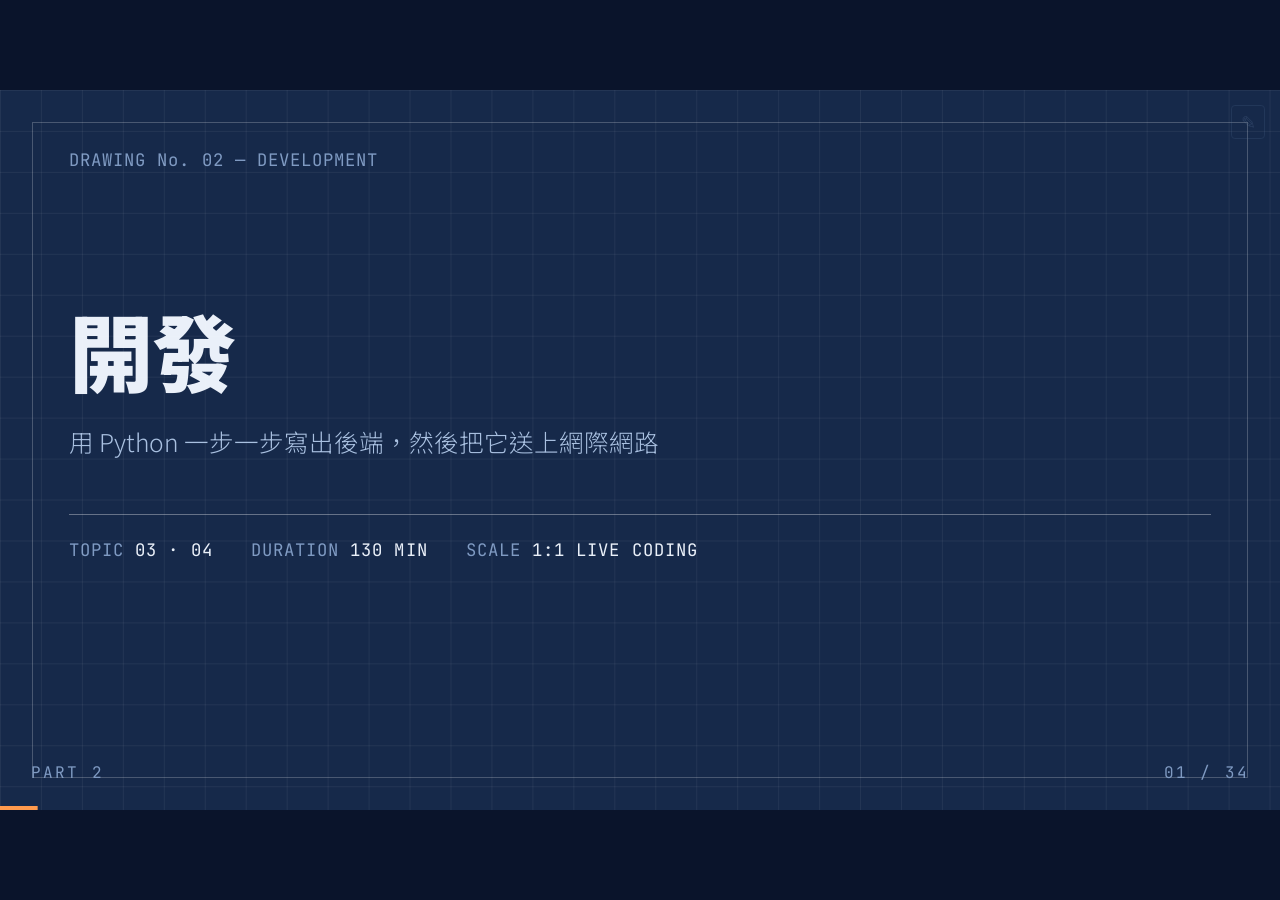
==== slides/02-開發.html @ 312f1342 "第一版：0919 中科大後端伺服器基礎教學教材 - slides/：三份 HTML 簡報（基礎／開發／AI），每頁含講者備註，內建編輯模式 - demo/：Step 1–8 階段性完成版程式碼，含 p" ====
<!doctype html>
<html lang="zh-Hant">
<head>
<meta charset="utf-8">
<meta name="viewport" content="width=device-width,initial-scale=1">
<title>02 開發｜後端伺服器基礎教學</title>
<link rel="preconnect" href="https://fonts.googleapis.com">
<link rel="preconnect" href="https://fonts.gstatic.com" crossorigin>
<link href="https://fonts.googleapis.com/css2?family=JetBrains+Mono:wght@400;700&family=Noto+Sans+TC:wght@300;400;500;700;900&display=swap" rel="stylesheet">
<style>
/* ══════════ SHARED ══════════ 三份簡報共用：引擎、版面、元件級距 */
*{box-sizing:border-box;margin:0;padding:0}
html,body{height:100%;overflow:hidden}
body{background:var(--void);display:grid;place-items:center;font-family:var(--sans);-webkit-font-smoothing:antialiased}
#stage{width:min(100vw,177.78vh);aspect-ratio:16/9;container-type:inline-size;position:relative;overflow:hidden;background:var(--bg);color:var(--fg)}
#fx{position:absolute;inset:0;z-index:5;pointer-events:none}

.slide{position:absolute;inset:0;opacity:0;visibility:hidden;pointer-events:none;transition:opacity .34s cubic-bezier(.22,1,.36,1),visibility .34s}
.slide.on{opacity:1;visibility:visible;pointer-events:auto}
.pad{position:absolute;inset:0;padding:4.5cqw 5.4cqw 6.4cqw;display:flex;flex-direction:column}
.pad>*{min-width:0;max-width:100%;flex:0 0 auto}
.slide.on [data-r]{animation:rise .52s cubic-bezier(.16,1,.3,1) both;animation-delay:calc(var(--i,0)*65ms)}
@keyframes rise{from{opacity:0;transform:translateY(1.4cqw)}to{opacity:1;transform:none}}
@media (prefers-reduced-motion:reduce){.slide,.slide.on [data-r]{transition:none;animation:none}}

/* 底部 UI */
#bar{position:absolute;left:0;bottom:0;height:.34cqw;width:100%;background:var(--acc);transform-origin:0 50%;transform:scaleX(0);transition:transform .34s cubic-bezier(.22,1,.36,1);z-index:6}
#cnt,#tag{position:absolute;bottom:2.1cqw;font-family:var(--mono);font-size:1.25cqw;color:var(--fg3);letter-spacing:.14em;z-index:6}
#cnt{right:2.4cqw}#tag{left:2.4cqw}
.zone{position:absolute;top:0;bottom:0;width:14%;z-index:4;cursor:pointer}
.zone.l{left:0}.zone.r{right:0}

/* 覆蓋層 */
.ov{position:absolute;inset:0;z-index:20;background:color-mix(in srgb,var(--void) 94%,transparent);padding:5cqw 6cqw;overflow:auto;display:none;font-family:var(--mono)}
.ov.on{display:block}
.ov h5{font-size:1.4cqw;letter-spacing:.3em;color:var(--acc);margin-bottom:2.4cqw;text-transform:uppercase}
#toc ol{list-style:none;columns:2;column-gap:5cqw}
#toc li{font-size:1.4cqw;line-height:2.25;color:var(--fg2);cursor:pointer;display:flex;gap:1.4cqw;break-inside:avoid}
#toc li:hover{color:var(--fg)}
#toc li b{color:var(--fg4);font-weight:400;min-width:3.4cqw}
#toc li.cur{color:var(--acc)}
#note{position:absolute;left:0;right:0;bottom:0;z-index:18;background:var(--panel);border-top:.14cqw solid var(--line);padding:2.2cqw 3cqw;font-size:1.45cqw;line-height:1.85;color:var(--fg2);display:none;max-height:38%;overflow:auto;font-family:var(--sans)}
#note.on{display:block}
#note::before{content:"講者備註";display:block;font-family:var(--mono);font-size:1.05cqw;letter-spacing:.28em;color:var(--fg4);margin-bottom:1cqw}
#help dl{display:grid;grid-template-columns:auto 1fr;gap:1.2cqw 2.4cqw;font-size:1.4cqw;color:var(--fg2)}
#help dt{color:var(--fg);text-align:right}

/* ══ 元件語彙 ══ */
.eyebrow{font-size:1.35cqw;color:var(--fg3);letter-spacing:.06em;flex:none}
.eyebrow b{color:var(--fg);font-weight:400}
.rule{height:.12cqw;background:var(--line);margin:1.5cqw 0;flex:none}

.h1{font-size:6.6cqw;font-weight:900;line-height:1.08;letter-spacing:-.01em;text-shadow:var(--h1-shadow,none)}
.h2{font-size:4.2cqw;font-weight:900;line-height:1.14;letter-spacing:-.01em}
.h3{font-size:3.05cqw;font-weight:700;line-height:1.24}
.lead{font-size:1.92cqw;color:var(--fg2);font-weight:300;line-height:1.7;max-width:46ch}
.small{font-size:1.45cqw;color:var(--fg3);line-height:1.7}
.hot{color:var(--acc)}
.dim{color:var(--fg3)}
.cur{display:inline-block;width:.6em;height:.9em;background:var(--fg);vertical-align:-.06em;margin-left:.16em;animation:blink 1.1s steps(1,end) infinite}
@keyframes blink{50%{opacity:0}}
@media (prefers-reduced-motion:reduce){.cur{animation:none}}

.bullets{list-style:none;margin-top:2.1cqw;display:flex;flex-direction:column;gap:1.3cqw}
.bullets li{font-size:1.9cqw;line-height:1.5;padding-left:3cqw;position:relative;color:var(--fg)}
.bullets li::before{content:"▸";position:absolute;left:0;color:var(--acc);font-family:var(--mono)}
.bullets li span{display:block;font-size:1.48cqw;color:var(--fg3);margin-top:.4cqw;line-height:1.6;font-weight:300}
.bullets.tight li{font-size:1.75cqw}

.grid{display:grid;gap:1.8cqw;margin-top:2.2cqw}
.grid>*{min-width:0}
.g2{grid-template-columns:repeat(2,1fr)}
.g3{grid-template-columns:repeat(3,1fr)}
.g4{grid-template-columns:repeat(4,1fr)}
.card{border:var(--card-bd);background:var(--card-bg);border-radius:var(--radius);box-shadow:var(--shadow);padding:1.8cqw 1.7cqw;position:relative}
.card b{display:block;font-family:var(--label-font);font-size:1.08cqw;letter-spacing:var(--label-ls);color:var(--acc);margin-bottom:.8cqw;text-transform:uppercase}
.card strong{display:block;font-size:2.1cqw;font-weight:700;margin-bottom:.7cqw}
.card span{font-size:1.44cqw;color:var(--fg2);line-height:1.62;font-weight:300}

.code{font-family:var(--mono);font-size:1.44cqw;line-height:1.8;background:var(--code-bg);border:var(--card-bd);border-radius:var(--radius);padding:1.7cqw 2cqw;white-space:pre;overflow:hidden;color:var(--fg2);margin-top:1.9cqw}
.code .c{color:var(--fg4)}
.code .k{color:var(--acc)}
.code .s{color:var(--ok)}
.code .f{color:var(--fg);font-weight:700}
.code .hl{background:var(--acc-bg);display:inline-block;min-width:100%}
.code.sm{font-size:1.28cqw;line-height:1.72}
.code.xs{font-size:1.2cqw;line-height:1.66}

.callout{border-left:.34cqw solid var(--acc);background:var(--acc-bg);padding:1.35cqw 1.9cqw;margin-top:1.9cqw;font-size:1.65cqw;line-height:1.6}
.callout b{color:var(--acc)}
.callout.ok{border-color:var(--ok);background:var(--ok-bg)}
.callout.ok b{color:var(--ok)}

.flow{display:flex;align-items:stretch;gap:0;margin-top:2.2cqw}
.flow .st{flex:1;min-width:0;border:var(--card-bd);background:var(--card-bg);border-radius:var(--radius);padding:1.5cqw 1.2cqw;text-align:center}
.flow .ar{display:flex;align-items:center;padding:0 .9cqw;color:var(--acc);font-family:var(--mono);font-size:1.8cqw}
.flow .st b{display:block;font-family:var(--label-font);font-size:1.05cqw;color:var(--fg4);letter-spacing:.16em;margin-bottom:.8cqw}
.flow .st strong{display:block;font-size:1.72cqw;font-weight:700}
.flow .st span{display:block;font-size:1.25cqw;color:var(--fg3);margin-top:.5cqw;line-height:1.5;font-weight:300}

.tbl{width:100%;border-collapse:collapse;margin-top:2cqw;font-size:1.52cqw}
.tbl th{font-family:var(--label-font);font-size:1.12cqw;letter-spacing:.16em;color:var(--acc);text-transform:uppercase;text-align:left;padding:.9cqw 1.2cqw;border-bottom:.14cqw solid var(--line)}
.tbl td{padding:1cqw 1.2cqw;border-bottom:.14cqw solid var(--line2);color:var(--fg2);vertical-align:top;line-height:1.6}
.tbl td:first-child{color:var(--fg);font-weight:700}
.tbl tr:last-child td{border-bottom:none}

.tree{font-family:var(--mono);font-size:1.6cqw;line-height:1.92;color:var(--fg2);white-space:pre;margin-top:2cqw;overflow:hidden}
.tree b{color:var(--fg);font-weight:700}
.tree i{color:var(--fg4);font-style:normal}

.kbd{font-family:var(--mono);font-size:.82em;border:.12cqw solid var(--fg3);border-bottom-width:.28cqw;padding:.15em .5em;border-radius:.25em;color:var(--fg)}
.big{font-family:var(--mono);font-size:11cqw;font-weight:700;line-height:.86;color:var(--acc);letter-spacing:-.03em}
.mt{margin-top:auto}
.ctr{justify-content:center}
.chapter .pad{justify-content:center}
.chapter .big{margin-bottom:1.8cqw}
.chapter .h2{font-size:5.2cqw}
.chapter .lead{margin-top:1.8cqw;font-size:2.05cqw}
.cover .pad{justify-content:flex-end;padding-bottom:9cqw}
.cover .eyebrow{margin-bottom:auto}

/* ══ 圖片區塊（編輯模式插入） ══ */
.img{margin-top:1.6cqw;width:60%;position:relative}
.img img{display:block;width:100%;height:auto;border:var(--card-bd);box-shadow:var(--shadow);background:var(--card-bg)}
.img.c{margin-left:auto;margin-right:auto}
.img.r{margin-left:auto}
.img.free{position:absolute;margin:0;z-index:2}

/* ══ 編輯模式 ══ */
#ebtn{position:absolute;right:1.2cqw;top:1.2cqw;z-index:7;width:2.6cqw;height:2.6cqw;border:.1cqw solid var(--fg4);background:transparent;color:var(--fg3);font-size:1.4cqw;line-height:1;cursor:pointer;opacity:.18;transition:opacity .2s;border-radius:.3cqw;font-family:var(--sans)}
#ebtn:hover,body.editing #ebtn{opacity:1}
:fullscreen #ebtn{opacity:0}
body.editing{padding-bottom:4.6rem}
body.editing #stage{width:min(100vw,calc((100vh - 4.6rem)*1.7778))}
body.editing .zone{display:none}
body.editing .pad{cursor:text}
body.editing .pad:focus{outline:none}
body.editing .pad img{-webkit-user-drag:none;user-select:none}
body.editing .sel{outline:.18cqw dashed var(--acc);outline-offset:.35cqw}
body.editing .img.free{cursor:move}
body.editing #note{cursor:text}
body.editing #note:empty::after{content:"（點這裡輸入這一頁的講者備註）";color:var(--fg4)}
#etb{position:fixed;left:0;right:0;bottom:0;z-index:50;display:flex;flex-wrap:wrap;align-items:center;gap:.45rem 1rem;padding:.55rem 1rem;background:#14140f;color:#e8e6dc;font:13px/1.4 system-ui,"Noto Sans TC",sans-serif;border-top:1px solid #333;box-shadow:0 -4px 20px rgba(0,0,0,.35)}
#etb[hidden]{display:none}
#etb .g{display:flex;align-items:center;gap:.35rem}
#etb .g+.g{padding-left:1rem;border-left:1px solid #333}
#etb button,#etb .btn{font:inherit;padding:.35rem .7rem;border:1px solid #444;background:#222;color:#e8e6dc;border-radius:4px;cursor:pointer;white-space:nowrap;display:inline-block}
#etb button:hover,#etb .btn:hover{background:#333;border-color:#666}
#etb .primary{background:#ff9a4d;color:#14140f;border-color:#ff9a4d;font-weight:700}
#etb .primary:hover{background:#ffb070}
#etb .danger:hover{background:#5a1f1f;border-color:#a33}
#etb #epos{min-width:4.5rem;text-align:center;font-variant-numeric:tabular-nums;color:#aaa}
#etb .hint{flex-basis:100%;color:#8a887c;font-size:12px}
#bstrip{position:absolute;z-index:9;display:flex;gap:.15cqw;padding:0 0 .35cqw 0;transform:translate(-100%,-100%)}
#bstrip[hidden]{display:none}
#bstrip button{font:1.1cqw/1 system-ui,sans-serif;width:2.3cqw;height:2.3cqw;border:none;background:#14140f;color:#fff;cursor:pointer;border-radius:.25cqw;padding:0}
#bstrip button:hover{background:var(--acc);color:#14140f}
#bstrip button[data-act=free]{width:auto;padding:0 .6cqw}
#bstrip button.on{background:var(--acc);color:#14140f}
#bstrip:not(.img) .img-only{display:none}
#bhandle{position:absolute;z-index:9;width:1.5cqw;height:1.5cqw;background:var(--acc);border:.12cqw solid #14140f;cursor:nwse-resize;transform:translate(-50%,-50%);border-radius:.15cqw}
#bhandle[hidden]{display:none}
#dbanner,#toast{position:absolute;left:50%;transform:translateX(-50%);z-index:30;display:flex;gap:.6rem;align-items:center;background:#14140f;color:#fff;padding:.5rem .9rem;border-radius:6px;font:13px system-ui,"Noto Sans TC",sans-serif;box-shadow:0 4px 18px rgba(0,0,0,.4);max-width:90%}
#dbanner{top:1.2cqw}
#toast{bottom:4cqw;pointer-events:none}
#dbanner[hidden],#toast[hidden]{display:none}
#dbanner button{font:inherit;padding:.25rem .6rem;border:1px solid #555;background:#222;color:#fff;border-radius:4px;cursor:pointer}
#dbanner button:hover{background:#444}

/* ══════════ SKIN ══════════ 01 工程藍圖 / Blueprint */
:root{
  --bg:#16294a; --void:#0a142b;
  --fg:#eaf0f9; --fg2:#a9c0e0; --fg3:#7f9ac2; --fg4:#5a769f;
  --acc:#ff9a4d; --ok:#5fd3a6;
  --line:rgba(255,255,255,.34); --line2:rgba(255,255,255,.13);
  --card-bd:.12cqw solid rgba(255,255,255,.40); --card-bg:rgba(255,255,255,.035);
  --code-bg:rgba(8,20,44,.70); --acc-bg:rgba(255,154,77,.10); --ok-bg:rgba(95,211,166,.10);
  --panel:#0f1d36; --radius:0; --shadow:none;
  --mono:"JetBrains Mono",ui-monospace,monospace;
  --sans:"Noto Sans TC","JetBrains Mono",sans-serif;
  --h1-shadow:none;
  --label-font:var(--mono); --label-ls:.2em;
}
/* 製圖紙網格 */
#fx::before{content:"";position:absolute;inset:0;
  background-image:linear-gradient(rgba(255,255,255,.055) .08cqw,transparent .08cqw),
                   linear-gradient(90deg,rgba(255,255,255,.055) .08cqw,transparent .08cqw);
  background-size:3.2cqw 3.2cqw}
/* 圖框 */
#fx::after{content:"";position:absolute;inset:2.5cqw;border:.1cqw solid rgba(255,255,255,.22)}
.eyebrow{font-family:var(--mono)}
/* 藍圖的卡片保留線稿感：標題列加一條細規線 */
.card::after{content:"";position:absolute;left:0;right:0;top:0;height:.12cqw;background:rgba(255,154,77,.55)}
.big{color:var(--acc)}
</style>
</head>
<body>
<div id="stage">
<div id="fx"></div>
<!-- ══════════ 開場 ══════════ -->
<section class="slide cover" data-tag="PART 2" data-note="休息回來的第一頁。直接宣告：接下來 90 分鐘全部是動手做，請把電腦打開。">
  <div class="pad">
    <div class="eyebrow" data-r>DRAWING No. 02 — DEVELOPMENT</div>
    <h1 class="h1" data-r>開發</h1>
    <p class="lead" data-r style="margin-top:2cqw">用 Python 一步一步寫出後端，然後把它送上網際網路</p>
    <div class="eyebrow mt" data-r style="display:flex;gap:3cqw;border-top:.14cqw solid var(--line);padding-top:1.8cqw;margin-top:4cqw">
      <span>TOPIC <b>03 · 04</b></span><span>DURATION <b>130 MIN</b></span><span>SCALE <b>1:1 LIVE CODING</b></span>
    </div>
  </div>
</section>

<section class="slide" data-tag="PART 2" data-note="先看成品再開始寫。可以的話真的 demo 一次跑起來的版本 —— 學生知道終點長什麼樣，中間卡住時比較不會放棄。">
  <div class="pad">
    <div class="eyebrow" data-r>SPEC — <b>我們要蓋的東西</b></div>
    <h3 class="h3" data-r style="margin-top:1.4cqw">MiniProfile：登入 → 個人資料</h3>
    <div class="flow" data-r>
      <div class="st"><b>PAGE 1</b><strong>登入頁</strong><span>index.html<br>輸入帳密，按下登入</span></div>
      <div class="ar">──▶</div>
      <div class="st"><b>API</b><strong>後端驗證</strong><span>POST /api/login<br>對了就發一張通行證</span></div>
      <div class="ar">──▶</div>
      <div class="st"><b>API</b><strong>取個人資料</strong><span>GET /api/me<br>憑通行證才給</span></div>
      <div class="ar">──▶</div>
      <div class="st"><b>PAGE 2</b><strong>個人資料頁</strong><span>profile.html<br>顯示姓名、系所</span></div>
    </div>
    <div class="callout" data-r><b>看起來很小，但五臟俱全。</b>真實系統的登入流程，骨架跟這個一模一樣。</div>
  </div>
</section>

<!-- ══════════ 主題 03 ══════════ -->
<section class="slide chapter" data-tag="TOPIC 03" data-note="今天最重要的 90 分鐘。提醒他們：跟不上就舉手，每個步驟我都會留完成版。">
  <div class="pad">
    <div class="big" data-r>03</div>
    <h2 class="h2" data-r>用 Python 手寫後端</h2>
    <p class="lead" data-r>不抄完整程式碼。我們一行一行寫，每寫一段就跑一次，看它為什麼會動。</p>
    <div class="eyebrow mt" data-r>PART 2 · 90 MIN · LIVE CODING</div>
  </div>
</section>

<section class="slide" data-tag="STEP 0" data-note="環境建置。venv 一定要講，否則之後套件裝到系統 Python 會出各種怪問題。Windows 的啟動指令不一樣，記得寫在白板上。">
  <div class="pad">
    <div class="eyebrow" data-r>STEP 0 — <b>工地準備</b></div>
    <h3 class="h3" data-r style="margin-top:1.4cqw">專案結構與虛擬環境</h3>
    <div class="grid g2" data-r>
      <div>
        <div class="code sm" style="margin-top:0"><span class="c"># 在上午建立的 miniprofile 資料夾裡</span>
<span class="f">python3</span> -m venv .venv

<span class="c"># macOS / Linux</span>
<span class="f">source</span> .venv/bin/activate

<span class="c"># Windows PowerShell</span>
.venv\Scripts\Activate.ps1

<span class="c"># 成功的話，提示符前面會出現 (.venv)</span></div>
      </div>
      <div>
        <div class="tree" style="margin-top:0">miniprofile/
├─ <b>.venv/</b>        <i>虛擬環境，不要上傳</i>
├─ <b>main.py</b>       <i>後端程式</i>
├─ <b>web/</b>
│  ├─ index.html   <i>登入頁</i>
│  └─ profile.html <i>個人資料頁</i>
└─ <b>.gitignore</b>    <i>叫 Git 忽略 .venv</i></div>
      </div>
    </div>
    <div class="callout" data-r><b>為什麼要虛擬環境？</b>每個專案的套件版本互不干擾。沒有它，你的下一個專案會弄壞這一個。</div>
  </div>
</section>

<section class="slide" data-tag="STEP 1" data-note="這一步的目的不是做出有用的東西，是讓他們理解「伺服器 = 一個一直在聽某個 port 的程式」。先不要用框架。">
  <div class="pad">
    <div class="eyebrow" data-r>STEP 1 — <b>伺服器到底是什麼</b></div>
    <h3 class="h3" data-r style="margin-top:1.4cqw">最原始的伺服器：它只是在「聽」</h3>
    <div class="code" data-r><span class="c"># main.py — 完全不用任何套件，Python 內建就有</span>
<span class="k">from</span> http.server <span class="k">import</span> HTTPServer, BaseHTTPRequestHandler

<span class="k">class</span> <span class="f">Handler</span>(BaseHTTPRequestHandler):
    <span class="k">def</span> <span class="f">do_GET</span>(self):          <span class="c"># 有人用 GET 來敲門時執行這裡</span>
        self.send_response(<span class="s">200</span>)
        self.send_header(<span class="s">"Content-Type"</span>, <span class="s">"text/plain; charset=utf-8"</span>)
        self.end_headers()
        self.wfile.write(<span class="s">"我是伺服器，我聽到你了"</span>.encode(<span class="s">"utf-8"</span>))

<span class="f">print</span>(<span class="s">"聽在 http://127.0.0.1:8000"</span>)
HTTPServer((<span class="s">"127.0.0.1"</span>, <span class="s">8000</span>), Handler).serve_forever()</div>
    <div class="callout" data-r><b>執行：</b><span class="hot">python3 main.py</span> —— 然後注意，它不會結束。這就是伺服器：一個永遠不結束、一直在等的程式。</div>
  </div>
</section>

<section class="slide" data-tag="STEP 1" data-note="讓他們用三種方式打同一個伺服器：瀏覽器、curl、另一個分頁。重點是理解 8000 這個數字的意義。">
  <div class="pad">
    <div class="eyebrow" data-r>CONCEPT — <b>Port 是什麼</b></div>
    <h3 class="h3" data-r style="margin-top:1.4cqw">一台機器，很多扇門</h3>
    <div class="grid g2" data-r>
      <div>
        <ul class="bullets tight" style="margin-top:0">
          <li>IP 位址 = 這棟大樓的地址<span>127.0.0.1 就是「我自己這台」</span></li>
          <li>Port = 大樓裡的門牌號碼<span>0–65535，一個程式佔一個</span></li>
          <li>同一個 port 只能有一個程式在聽<span>這就是 Address already in use 的原因</span></li>
        </ul>
      </div>
      <div>
        <table class="tbl" style="margin-top:0">
          <tr><th>Port</th><th>慣例用途</th></tr>
          <tr><td>80</td><td>HTTP（網站預設）</td></tr>
          <tr><td>443</td><td>HTTPS（加密網站）</td></tr>
          <tr><td>3306</td><td>MySQL 資料庫</td></tr>
          <tr><td>8000</td><td>開發用，我們今天用這個</td></tr>
        </table>
      </div>
    </div>
    <div class="callout" data-r><b>遇到 Address already in use？</b>代表上一個伺服器還活著。回去那個終端機按 <span class="hot">Ctrl + C</span> 把它關掉。</div>
  </div>
</section>

<section class="slide" data-tag="STEP 2" data-note="這頁示範手寫路由有多痛 —— 這是引出 FastAPI 的動機。不要跳過，直接給框架的話學生不會珍惜它。">
  <div class="pad">
    <div class="eyebrow" data-r>STEP 2 — <b>如果不用框架會怎樣</b></div>
    <h3 class="h3" data-r style="margin-top:1.4cqw">手寫路由的痛</h3>
    <div class="code sm" data-r><span class="k">def</span> <span class="f">do_GET</span>(self):
    <span class="k">if</span> self.path == <span class="s">"/api/hello"</span>:
        ...
    <span class="k">elif</span> self.path == <span class="s">"/api/me"</span>:
        ...
    <span class="k">elif</span> self.path.startswith(<span class="s">"/api/users/"</span>):
        user_id = self.path.split(<span class="s">"/"</span>)[<span class="s">3</span>]   <span class="c"># 自己切字串……</span>
    <span class="k">else</span>:
        self.send_response(<span class="s">404</span>)

<span class="k">def</span> <span class="f">do_POST</span>(self):
    length = <span class="f">int</span>(self.headers[<span class="s">"Content-Length"</span>])   <span class="c"># 自己讀長度</span>
    body = json.loads(self.rfile.read(length))       <span class="c"># 自己解析 JSON</span>
    <span class="c"># 欄位少了怎麼辦？型別錯了怎麼辦？也要自己檢查……</span></div>
    <div class="callout" data-r><b>這些事每個專案都要重做一次。</b>所以有人把它們包好了 —— 那就是「框架」。</div>
  </div>
</section>

<section class="slide" data-tag="STEP 3" data-note="安裝可能要等 30 秒，趁這時候講 FastAPI 和 uvicorn 的分工：FastAPI 是你寫的邏輯，uvicorn 是真正在聽 port 的那個程式。">
  <div class="pad">
    <div class="eyebrow" data-r>STEP 3 — <b>換上框架</b></div>
    <h3 class="h3" data-r style="margin-top:1.4cqw">FastAPI：同樣的事，五行寫完</h3>
    <div class="code" data-r><span class="c"># 先安裝（確認提示符前面有 (.venv)）</span>
<span class="c"># pip install fastapi uvicorn</span>

<span class="c"># main.py 全部換成這樣</span>
<span class="k">from</span> fastapi <span class="k">import</span> FastAPI
app = FastAPI()

<span class="k">@app.get</span>(<span class="s">"/api/hello"</span>)          <span class="c"># ← 路由：誰來敲 /api/hello</span>
<span class="k">def</span> <span class="f">hello</span>():
    <span class="k">return</span> {<span class="s">"message"</span>: <span class="s">"Hello from FastAPI"</span>}   <span class="c"># dict 自動變 JSON</span></div>
    <div class="callout" data-r><b>啟動方式變了：</b><span class="hot">uvicorn main:app --reload</span> —— main 是檔名、app 是變數名，--reload 讓你存檔就自動重啟。</div>
  </div>
</section>

<section class="slide" data-tag="STEP 3" data-note="/docs 是 FastAPI 最有說服力的功能，一定要現場打開。學生看到自動產生的測試介面通常會發出聲音。">
  <div class="pad">
    <div class="eyebrow" data-r>BONUS — <b>免費的 API 文件</b></div>
    <h3 class="h3" data-r style="margin-top:1.4cqw">打開 /docs 看看</h3>
    <div class="grid g3" data-r>
      <div class="card"><b>URL</b><strong>127.0.0.1:8000/docs</strong><span>你什麼都沒寫，它自己生出來的</span></div>
      <div class="card"><b>能做什麼</b><strong>直接測試 API</strong><span>不用寫前端，在網頁上按 Try it out 就能送請求</span></div>
      <div class="card"><b>為什麼重要</b><strong>這是給別人看的合約</strong><span>前端工程師靠它知道你的 API 怎麼用</span></div>
    </div>
    <div class="callout ok" data-r><b>接下來每寫一支 API，就回來 /docs 測一次。</b>這是今天最省時間的除錯習慣。</div>
  </div>
</section>

<section class="slide" data-tag="STEP 4" data-note="POST 與 Pydantic。重點是「宣告資料長什麼樣，框架幫你擋掉不合格的請求」。可以故意送錯欄位，讓他們看 422 錯誤。">
  <div class="pad">
    <div class="eyebrow" data-r>STEP 4 — <b>接收前端送來的資料</b></div>
    <h3 class="h3" data-r style="margin-top:1.4cqw">POST 與資料驗證</h3>
    <div class="code" data-r><span class="k">from</span> pydantic <span class="k">import</span> BaseModel

<span class="k">class</span> <span class="f">LoginIn</span>(BaseModel):     <span class="c"># 宣告：這支 API 的輸入長這樣</span>
    username: <span class="k">str</span>
    password: <span class="k">str</span>

<span class="k">@app.post</span>(<span class="s">"/api/login"</span>)
<span class="k">def</span> <span class="f">login</span>(data: LoginIn):   <span class="c"># ← 型別標註就是全部的設定</span>
    <span class="k">return</span> {<span class="s">"你送來的帳號是"</span>: data.username}</div>
    <div class="callout" data-r><b>去 /docs 故意少送一個欄位。</b>你會拿到 <span class="hot">422</span> 和一段清楚的錯誤說明 —— 那是 Pydantic 幫你擋下來的，你一行檢查都沒寫。</div>
  </div>
</section>

<section class="slide" data-tag="STEP 5" data-note="先設計再寫程式。這頁是「規格」，下一頁才是實作。養成這個習慣，之後叫 AI 寫的時候才有東西可以講。">
  <div class="pad">
    <div class="eyebrow" data-r>STEP 5 — <b>先設計，再動手</b></div>
    <h3 class="h3" data-r style="margin-top:1.4cqw">登入 API 的規格</h3>
    <table class="tbl" data-r>
      <tr><th>項目</th><th>內容</th></tr>
      <tr><td>路徑</td><td>POST /api/login</td></tr>
      <tr><td>輸入</td><td>{ "username": "jase", "password": "1234" }</td></tr>
      <tr><td>成功</td><td>200 · { "token": "一串隨機字串" }</td></tr>
      <tr><td>失敗</td><td>401 · { "detail": "帳號或密碼錯誤" }</td></tr>
      <tr><td>不能做</td><td>回傳密碼、回傳「帳號不存在」或「密碼錯誤」的區別</td></tr>
    </table>
    <div class="callout" data-r><b>最後一行是資安慣例。</b>分開告知等於幫攻擊者確認哪些帳號存在。兩種情況都只說「帳號或密碼錯誤」。</div>
  </div>
</section>

<section class="slide" data-tag="STEP 5" data-note="這是今天最核心的一段程式碼，慢慢寫。寫完一定要去 /docs 測正確與錯誤兩種情況，看 200 和 401。">
  <div class="pad">
    <div class="eyebrow" data-r>STEP 5 — <b>實作</b></div>
    <h3 class="h3" data-r style="margin-top:1.4cqw">登入 API</h3>
    <div class="code sm" data-r><span class="k">import</span> secrets
<span class="k">from</span> fastapi <span class="k">import</span> HTTPException

<span class="c"># 假資料。下午會換成 SQLite，現在先讓流程跑起來</span>
USERS = {<span class="s">"jase"</span>: {<span class="s">"password"</span>: <span class="s">"1234"</span>, <span class="s">"name"</span>: <span class="s">"王小明"</span>, <span class="s">"dept"</span>: <span class="s">"資訊管理系"</span>}}
TOKENS = {}   <span class="c"># token → username</span>

<span class="k">@app.post</span>(<span class="s">"/api/login"</span>)
<span class="k">def</span> <span class="f">login</span>(data: LoginIn):
    user = USERS.get(data.username)
    <span class="k">if</span> <span class="k">not</span> user <span class="k">or</span> user[<span class="s">"password"</span>] != data.password:
        <span class="k">raise</span> HTTPException(status_code=<span class="s">401</span>, detail=<span class="s">"帳號或密碼錯誤"</span>)
    token = secrets.token_hex(<span class="s">16</span>)      <span class="c"># 發一張隨機通行證</span>
    TOKENS[token] = data.username
    <span class="k">return</span> {<span class="s">"token"</span>: token}</div>
  </div>
</section>

<section class="slide" data-tag="CONCEPT" data-note="token 的觀念。用「電影院票根」比喻：驗票一次，之後看票根就好，不用每次重新買票。也要講清楚我們這版是簡化的。">
  <div class="pad">
    <div class="eyebrow" data-r>CONCEPT — <b>為什麼要發 token</b></div>
    <h3 class="h3" data-r style="margin-top:1.4cqw">通行證，不是密碼</h3>
    <div class="grid g2" data-r>
      <div class="card"><b>❌ 如果每次都送密碼</b><strong>危險</strong><span>密碼要存在瀏覽器裡<br>每次請求都在網路上跑一遍<br>被攔截一次就全毀</span></div>
      <div class="card"><b>✓ 發一張 token</b><strong>安全得多</strong><span>密碼只在登入時出現一次<br>token 可以設定有效期<br>外洩了就把它作廢，密碼不用改</span></div>
    </div>
    <div class="callout" data-r><b>我們今天做的是簡化版。</b>真實系統會用 JWT、加上過期時間、密碼要用 bcrypt 雜湊後才存 —— 這些是你下一步要學的。</div>
  </div>
</section>

<section class="slide" data-tag="STEP 6" data-note="切到前端。提醒他們前端要用 VS Code 的 Live Server 開（port 5500），不要用 file:// 直接打開，否則等一下 CORS 的示範會變成另一種錯誤。">
  <div class="pad">
    <div class="eyebrow" data-r>STEP 6 — <b>換到前端</b></div>
    <h3 class="h3" data-r style="margin-top:1.4cqw">登入頁的骨架</h3>
    <div class="code sm" data-r><span class="c">&lt;!-- web/index.html --&gt;</span>
&lt;<span class="f">h1</span>&gt;登入 MiniProfile&lt;/<span class="f">h1</span>&gt;

&lt;<span class="f">form</span> <span class="k">id</span>=<span class="s">"f"</span>&gt;
  &lt;<span class="f">input</span> <span class="k">name</span>=<span class="s">"username"</span> <span class="k">placeholder</span>=<span class="s">"帳號"</span>&gt;
  &lt;<span class="f">input</span> <span class="k">name</span>=<span class="s">"password"</span> <span class="k">type</span>=<span class="s">"password"</span> <span class="k">placeholder</span>=<span class="s">"密碼"</span>&gt;
  &lt;<span class="f">button</span>&gt;登入&lt;/<span class="f">button</span>&gt;
&lt;/<span class="f">form</span>&gt;
&lt;<span class="f">p</span> <span class="k">id</span>=<span class="s">"msg"</span>&gt;&lt;/<span class="f">p</span>&gt;

&lt;<span class="f">script</span> <span class="k">src</span>=<span class="s">"login.js"</span>&gt;&lt;/<span class="f">script</span>&gt;</div>
    <div class="callout" data-r><b>用 VS Code 的 Live Server 開這個檔案</b>（右下角 Go Live），不要直接雙擊。網址會是 <span class="hot">127.0.0.1:5500</span>。</div>
  </div>
</section>

<section class="slide" data-tag="STEP 6" data-note="fetch 是前後端的橋。逐行講：method、headers、body 各對應到上午 HTTP 那一頁的哪個部分 —— 這裡要把上午的內容接回來。">
  <div class="pad">
    <div class="eyebrow" data-r>STEP 6 — <b>前端呼叫後端</b></div>
    <h3 class="h3" data-r style="margin-top:1.4cqw">fetch：這就是那座橋</h3>
    <div class="code xs" data-r><span class="c">// web/login.js</span>
f.onsubmit = <span class="k">async</span> (e) =&gt; {
  e.preventDefault();                       <span class="c">// 不要讓表單重整頁面</span>

  <span class="k">const</span> res = <span class="k">await</span> fetch(<span class="s">"http://127.0.0.1:8000/api/login"</span>, {
    method: <span class="s">"POST"</span>,                         <span class="c">// ← 上午講的方法</span>
    headers: { <span class="s">"Content-Type"</span>: <span class="s">"application/json"</span> },  <span class="c">// ← 標頭</span>
    body: JSON.stringify({                  <span class="c">// ← Body</span>
      username: f.username.value,
      password: f.password.value
    })
  });

  <span class="k">if</span> (!res.ok) { msg.textContent = <span class="s">"登入失敗"</span>; <span class="k">return</span>; }   <span class="c">// ← 401</span>
  <span class="k">const</span> data = <span class="k">await</span> res.json();
  localStorage.setItem(<span class="s">"token"</span>, data.token);       <span class="c">// 收好通行證</span>
  location.href = <span class="s">"profile.html"</span>;
};</div>
  </div>
</section>

<section class="slide" data-tag="STEP 6" data-note="這是刻意製造的錯誤，一定要讓它真的發生。學生自己做專案時 100% 會遇到 CORS，先在課堂上踩過，之後才不會卡兩小時。">
  <div class="pad">
    <div class="eyebrow" data-r>ERROR — <b>預期中的第一個障礙</b></div>
    <h3 class="h3" data-r style="margin-top:1.4cqw">按下登入，然後爆炸了</h3>
    <div class="code sm" data-r><span class="c">// 瀏覽器 Console（F12）會出現這段</span>
<span class="k">Access to fetch at 'http://127.0.0.1:8000/api/login'</span>
<span class="k">from origin 'http://127.0.0.1:5500' has been blocked</span>
<span class="k">by CORS policy: No 'Access-Control-Allow-Origin' header</span>
<span class="k">is present on the requested resource.</span></div>
    <ul class="bullets tight" data-r style="margin-top:1.8cqw">
      <li>前端在 <span class="hot">5500</span>，後端在 <span class="hot">8000</span> —— 瀏覽器認定這是兩個不同的「來源」</li>
      <li>同源政策：網頁預設不能跟別的來源要資料<span>否則惡意網站可以偷偷用你的身分去打別人的 API</span></li>
    </ul>
    <div class="callout" data-r><b>注意：這是瀏覽器擋的，不是你的後端壞了。</b>用 curl 打同一支 API 會成功 —— 因為 curl 不是瀏覽器。</div>
  </div>
</section>

<section class="slide" data-tag="STEP 6" data-note="解法很短，但要強調 allow_origins 不要在正式環境寫 *。這是他們日後最容易犯的安全錯誤。">
  <div class="pad">
    <div class="eyebrow" data-r>FIX — <b>後端明確允許</b></div>
    <h3 class="h3" data-r style="margin-top:1.4cqw">解決 CORS</h3>
    <div class="code" data-r><span class="c"># main.py 最上面加這段</span>
<span class="k">from</span> fastapi.middleware.cors <span class="k">import</span> CORSMiddleware

app.add_middleware(
    CORSMiddleware,
    allow_origins=[<span class="s">"http://127.0.0.1:5500"</span>],   <span class="c"># 只允許我的前端</span>
    allow_methods=[<span class="s">"*"</span>],
    allow_headers=[<span class="s">"*"</span>],
)</div>
    <div class="callout" data-r><b>千萬不要寫 <span class="hot">allow_origins=["*"]</span> 就上線。</b>那等於對全世界的網站說「歡迎拿我的資料」。開發時圖方便可以，正式環境一定要列清楚。</div>
  </div>
</section>

<section class="slide" data-tag="STEP 7" data-note="受保護的 API 是登入流程的意義所在。先講規格：沒有 token 會怎樣、token 錯了會怎樣。">
  <div class="pad">
    <div class="eyebrow" data-r>STEP 7 — <b>需要憑證才能進</b></div>
    <h3 class="h3" data-r style="margin-top:1.4cqw">/api/me 的規格</h3>
    <table class="tbl" data-r>
      <tr><th>情況</th><th>請求</th><th>回應</th></tr>
      <tr><td>正常</td><td>帶 Authorization: Bearer &lt;token&gt;</td><td>200 · 個人資料 JSON</td></tr>
      <tr><td>沒帶</td><td>沒有 Authorization 標頭</td><td>401 · 請先登入</td></tr>
      <tr><td>亂帶</td><td>token 不在名單上</td><td>401 · 請先登入</td></tr>
    </table>
    <div class="callout" data-r><b>這就是上午說的「後端才是守門人」。</b>前端可以自己跳到 profile.html，但沒有有效 token，它一筆資料也拿不到。</div>
  </div>
</section>

<section class="slide" data-tag="STEP 7" data-note="Header 的用法要說明：FastAPI 會自動把 Authorization 標頭注入參數。寫完去 /docs 測，先不帶 token 看 401，再貼上剛剛登入拿到的 token 看 200。">
  <div class="pad">
    <div class="eyebrow" data-r>STEP 7 — <b>實作</b></div>
    <h3 class="h3" data-r style="margin-top:1.4cqw">受保護的 API</h3>
    <div class="code sm" data-r><span class="k">from</span> fastapi <span class="k">import</span> Header

<span class="k">@app.get</span>(<span class="s">"/api/me"</span>)
<span class="k">def</span> <span class="f">me</span>(authorization: <span class="k">str</span> = Header(default=<span class="s">""</span>)):
    token = authorization.replace(<span class="s">"Bearer "</span>, <span class="s">""</span>)   <span class="c"># 取出通行證</span>
    username = TOKENS.get(token)

    <span class="k">if</span> <span class="k">not</span> username:                        <span class="c"># 沒有、或不認得</span>
        <span class="k">raise</span> HTTPException(status_code=<span class="s">401</span>, detail=<span class="s">"請先登入"</span>)

    u = USERS[username]
    <span class="k">return</span> {<span class="s">"username"</span>: username, <span class="s">"name"</span>: u[<span class="s">"name"</span>], <span class="s">"dept"</span>: u[<span class="s">"dept"</span>]}
    <span class="c"># 注意：沒有回傳 password。永遠不要回傳密碼。</span></div>
  </div>
</section>

<section class="slide" data-tag="STEP 8" data-note="最後一塊拼圖。做完這頁，整條流程就通了 —— 請他們完整走一次：登入 → 看到名字 → 重新整理還在 → 登出 → 被踢回登入頁。">
  <div class="pad">
    <div class="eyebrow" data-r>STEP 8 — <b>最後一塊</b></div>
    <h3 class="h3" data-r style="margin-top:1.4cqw">My Profile 頁面</h3>
    <div class="code xs" data-r><span class="c">// web/profile.js</span>
(<span class="k">async</span> () =&gt; {
  <span class="k">const</span> token = localStorage.getItem(<span class="s">"token"</span>);
  <span class="k">if</span> (!token) { location.href = <span class="s">"index.html"</span>; <span class="k">return</span>; }   <span class="c">// 沒票就出去</span>

  <span class="k">const</span> res = <span class="k">await</span> fetch(<span class="s">"http://127.0.0.1:8000/api/me"</span>, {
    headers: { <span class="s">"Authorization"</span>: <span class="s">"Bearer "</span> + token }      <span class="c">// 出示通行證</span>
  });

  <span class="k">if</span> (res.status === <span class="s">401</span>) { location.href = <span class="s">"index.html"</span>; <span class="k">return</span>; }

  <span class="k">const</span> me = <span class="k">await</span> res.json();
  name.textContent = me.name;
  dept.textContent = me.dept;
})();

logout.onclick = () =&gt; { localStorage.removeItem(<span class="s">"token"</span>); location.href = <span class="s">"index.html"</span>; };</div>
  </div>
</section>

<section class="slide" data-tag="TOPIC 03" data-note="把八個步驟串成一張圖。這頁值得停久一點，請他們對照自己的程式碼找出每一行對應到哪一步。">
  <div class="pad">
    <div class="eyebrow" data-r>REVIEW — <b>你剛剛做了什麼</b></div>
    <h3 class="h3" data-r style="margin-top:1.2cqw">完整流程回顧</h3>
    <div class="tree" data-r style="font-size:1.5cqw;line-height:1.95">前端                        後端                      資料
 │                           │                         │
 │ ①  POST /api/login        │                         │
 │ ── 帳號 + 密碼 ─────────▶ │                         │
 │                           │ ② 比對 ────────────────▶│ USERS
 │                           │ ③ 產生 token 並記住      │ TOKENS
 │ ◀────── 200 { token } ─── │                         │
 │ ④ 存進 localStorage        │                         │
 │ ⑤ 跳轉 profile.html        │                         │
 │                           │                         │
 │ ⑥  GET /api/me            │                         │
 │ ── Bearer &lt;token&gt; ──────▶ │                         │
 │                           │ ⑦ 查 token ────────────▶│ TOKENS
 │ ◀──── 200 { name, ... } ─ │                         │
 │ ⑧ 渲染畫面                 │                         │</div>
  </div>
</section>

<section class="slide" data-tag="TOPIC 03" data-note="這頁是救命表，請他們拍照。實作課的時間有一半會花在這些錯誤上，有表可查能省很多。">
  <div class="pad">
    <div class="eyebrow" data-r>DEBUG — <b>卡住時先查這張表</b></div>
    <h3 class="h3" data-r style="margin-top:1.2cqw">常見錯誤對照</h3>
    <table class="tbl" data-r style="font-size:1.4cqw">
      <tr><th>你看到的</th><th>真正的原因</th><th>怎麼修</th></tr>
      <tr><td>Address already in use</td><td>上一個伺服器還在跑</td><td>回原終端機 Ctrl+C</td></tr>
      <tr><td>CORS policy blocked</td><td>後端沒允許前端的來源</td><td>加 CORSMiddleware</td></tr>
      <tr><td>422 Unprocessable</td><td>送出的 JSON 少欄位或型別錯</td><td>看回應裡的欄位名</td></tr>
      <tr><td>401 Unauthorized</td><td>沒帶 token，或 token 不對</td><td>F12 → Network 看標頭</td></tr>
      <tr><td>500 Internal Error</td><td>後端程式自己爆了</td><td>看 uvicorn 終端機的紅字</td></tr>
      <tr><td>畫面空白沒錯誤</td><td>JS 出錯但沒人接住</td><td>F12 → Console</td></tr>
    </table>
    <div class="callout" data-r><b>除錯的順序永遠是：</b>Console → Network → 後端終端機。不要用猜的。</div>
  </div>
</section>

<section class="slide" data-tag="TOPIC 03" data-note="如果時間不夠，這頁可以只講不做，改成回家作業。重點是讓他們看到「換掉儲存層，API 介面完全不用動」這件事。">
  <div class="pad">
    <div class="eyebrow" data-r>UPGRADE — <b>把假資料換成真的</b></div>
    <h3 class="h3" data-r style="margin-top:1.4cqw">從 dict 換成 SQLite</h3>
    <div class="code sm" data-r><span class="k">import</span> sqlite3

<span class="k">def</span> <span class="f">get_user</span>(username):
    con = sqlite3.connect(<span class="s">"app.db"</span>)
    con.row_factory = sqlite3.Row
    row = con.execute(
        <span class="s">"SELECT * FROM users WHERE username = ?"</span>, (username,)  <span class="c"># ← 用 ? 不要用字串相加</span>
    ).fetchone()
    con.close()
    <span class="k">return</span> <span class="f">dict</span>(row) <span class="k">if</span> row <span class="k">else</span> <span class="k">None</span>

<span class="c"># login 裡只要把 USERS.get(...) 換成 get_user(...)</span>
<span class="c"># API 的規格、前端的程式碼，一行都不用改 ← 這就是分層的價值</span></div>
    <div class="callout" data-r><b>那個 <span class="hot">?</span> 很重要。</b>如果用字串把使用者輸入接進 SQL，就是 SQL 注入漏洞 —— 下午請 AI 測試時，我們會專門測這一項。</div>
  </div>
</section>

<section class="slide" data-tag="TOPIC 03" data-note="主題 03 收尾。強調他們現在寫的程式碼，下午要用 AI 重做一次 —— 到時候才能比較。">
  <div class="pad">
    <div class="eyebrow" data-r>SUMMARY — <b>TOPIC 03</b></div>
    <h3 class="h3" data-r style="margin-top:1.4cqw">你親手蓋出來的東西</h3>
    <div class="grid g3" data-r>
      <div class="card"><b>你寫了</b><strong>3 支 API</strong><span>/api/hello、/api/login、/api/me，包含驗證與錯誤處理</span></div>
      <div class="card"><b>你踩了</b><strong>4 個坑</strong><span>port 佔用、422、CORS、401 —— 而且知道怎麼修</span></div>
      <div class="card"><b>你懂了</b><strong>1 條流程</strong><span>從表單到資料庫再回到畫面，每一段都經過你的手</span></div>
    </div>
    <div class="callout ok" data-r><b>把這段程式碼 commit 起來。</b>下午我們會用 AI 重做同一件事，然後把兩個版本並排比較。</div>
  </div>
</section>

<!-- ══════════ 主題 04 ══════════ -->
<section class="slide chapter" data-tag="TOPIC 04" data-note="節奏放鬆一點，這節比較概念。但最後要真的把東西發佈上去。">
  <div class="pad">
    <div class="big" data-r>04</div>
    <h2 class="h2" data-r>網際網路與發佈網站</h2>
    <p class="lead" data-r>把「在我電腦上會動」變成「全世界都打得開」。</p>
    <div class="eyebrow mt" data-r>PART 2 · 30 MIN</div>
  </div>
</section>

<section class="slide" data-tag="TOPIC 04" data-note="這頁破除一個常見誤解：很多學生以為 localhost 是「網路上的某個地方」。它其實是「這台機器自己」。">
  <div class="pad">
    <div class="eyebrow" data-r>CONCEPT — <b>你打了一整天的那個網址</b></div>
    <h3 class="h3" data-r style="margin-top:1.4cqw">localhost 到底是什麼</h3>
    <div class="grid g3" data-r>
      <div class="card"><b>127.0.0.1</b><strong>「我自己」</strong><span>每台電腦都有這個位址，指的都是它自己。你的和我的不是同一台。</span></div>
      <div class="card"><b>localhost</b><strong>127.0.0.1 的小名</strong><span>作業系統內建的對照，不需要查 DNS。</span></div>
      <div class="card"><b>封包去哪了</b><strong>根本沒出門</strong><span>資料在你的網卡裡繞一圈就回來了，完全沒上網路。</span></div>
    </div>
    <div class="callout" data-r><b>所以「我的網站做好了」目前只對你成立。</b>它現在只活在這台筆電裡。</div>
  </div>
</section>

<section class="slide" data-tag="TOPIC 04" data-note="這個實驗現場做。請隔壁同學互相打對方的內網 IP，會成功；再請他們打 localhost，會打到自己。這個對比非常有效。">
  <div class="pad">
    <div class="eyebrow" data-r>EXPERIMENT — <b>現場做</b></div>
    <h3 class="h3" data-r style="margin-top:1.4cqw">讓隔壁同學連到你的網站</h3>
    <div class="code sm" data-r><span class="c"># 1. 查出你在這間教室的 IP</span>
<span class="f">ipconfig</span> getifaddr en0      <span class="c"># macOS</span>
<span class="f">ipconfig</span>                     <span class="c"># Windows，找 IPv4 位址</span>
<span class="c"># 假設拿到 192.168.1.37</span>

<span class="c"># 2. 讓伺服器聽所有網卡，而不是只聽自己</span>
<span class="f">uvicorn</span> main:app --host 0.0.0.0 --port 8000

<span class="c"># 3. 請隔壁同學在瀏覽器打</span>
<span class="c">#    http://192.168.1.37:8000/docs   ← 用你的 IP，不是 localhost</span></div>
    <div class="callout" data-r><b>成功了嗎？</b>那你已經完成了一次最小的「發佈」—— 只是聽眾僅限這間教室的網路。</div>
  </div>
</section>

<section class="slide" data-tag="TOPIC 04" data-note="把四個名詞的關係講清楚。可以用「寄信」比喻：Domain 是公司名、DNS 是查號台、IP 是地址、Port 是幾樓幾室。">
  <div class="pad">
    <div class="eyebrow" data-r>CONCEPT — <b>網址的解剖</b></div>
    <h3 class="h3" data-r style="margin-top:1.4cqw">Domain · DNS · IP · Port</h3>
    <div class="code" data-r>  https:// api.myapp.com : 443 /profile
  <span class="c">└──┬──┘ └─────┬──────┘ └─┬─┘ └──┬───┘</span>
   <span class="k">協定</span>      <span class="k">網域名稱</span>       <span class="k">Port</span>   <span class="k">路徑</span>
             <span class="c">↓ 交給 DNS 查</span>
           <span class="s">203.0.113.45</span>  <span class="c">← 真正要連的地址</span></div>
    <ul class="bullets tight" data-r style="margin-top:1.8cqw">
      <li>網域名稱是給人記的，電腦只認 IP<span>DNS 就是那本電話簿，全世界共用</span></li>
      <li>http 預設 80、https 預設 443<span>所以網址上通常看不到 port —— 用預設值就不用寫</span></li>
    </ul>
  </div>
</section>

<section class="slide" data-tag="TOPIC 04" data-note="HTTPS 要講清楚它保護什麼、不保護什麼。學生常以為有鎖頭就等於這個網站可信 —— 錯，只代表傳輸過程沒被偷看。">
  <div class="pad">
    <div class="eyebrow" data-r>CONCEPT — <b>網址列那個鎖頭</b></div>
    <h3 class="h3" data-r style="margin-top:1.4cqw">HTTP 與 HTTPS</h3>
    <div class="grid g2" data-r>
      <div class="card"><b>HTTPS 保護什麼</b><strong>傳輸過程</strong><span>咖啡廳 Wi-Fi 上的其他人看不到你送出的密碼<br>中途沒有人能偷改內容<br>你連到的確實是那個網域</span></div>
      <div class="card"><b>HTTPS 不保護什麼</b><strong>對方是好人</strong><span>詐騙網站也能申請憑證<br>有鎖頭 ≠ 可以信任這個網站<br>資料存到對方手上之後就管不著了</span></div>
    </div>
    <div class="callout" data-r><b>今天的部署平台會自動幫你配置憑證。</b>但你要知道那件事真的有發生，不是網址前面多幾個字而已。</div>
  </div>
</section>

<section class="slide" data-tag="TOPIC 04" data-note="上線前的資安基本功。很多學生會把密碼、金鑰直接 commit 上 GitHub —— 這頁就是為了阻止那件事。">
  <div class="pad">
    <div class="eyebrow" data-r>BEFORE DEPLOY — <b>別把鑰匙上傳到 GitHub</b></div>
    <h3 class="h3" data-r style="margin-top:1.4cqw">環境變數與秘密</h3>
    <div class="code sm" data-r><span class="c"># ❌ 絕對不要這樣寫，然後 push 上去</span>
SECRET_KEY = <span class="s">"my-super-secret-1234"</span>

<span class="c"># ✓ 從環境變數讀，程式碼裡不留值</span>
<span class="k">import</span> os
SECRET_KEY = os.environ.get(<span class="s">"SECRET_KEY"</span>, <span class="s">"dev-only"</span>)

<span class="c"># .gitignore 一定要有這幾行</span>
.venv/
.env
*.db</div>
    <div class="callout" data-r><b>GitHub 上的秘密會被機器人在幾分鐘內掃到。</b>已經推上去的話，改密碼比刪 commit 重要得多。</div>
  </div>
</section>

<section class="slide" data-tag="TOPIC 04" data-note="三條路徑比較。對學生而言 PaaS 是唯一合理的起點，但要讓他們知道另外兩條存在，以及什麼時候會需要。">
  <div class="pad">
    <div class="eyebrow" data-r>OPTIONS — <b>發佈的三條路</b></div>
    <h3 class="h3" data-r style="margin-top:1.2cqw">要把它放到哪裡</h3>
    <table class="tbl" data-r style="font-size:1.42cqw">
      <tr><th>做法</th><th>怎麼運作</th><th>難度</th><th>適合</th></tr>
      <tr><td>內網分享</td><td>--host 0.0.0.0，同網段的人連得到</td><td>最簡單</td><td>教室 demo、隊友測試</td></tr>
      <tr><td>PaaS 平台</td><td>連結 GitHub，push 就自動部署<br>平台處理伺服器、HTTPS、網域</td><td>簡單</td><td><span class="hot">學生專題、作品集</span></td></tr>
      <tr><td>自己租主機</td><td>租 VPS，自己裝 Python、Nginx、憑證、防火牆</td><td>困難</td><td>要完全掌控時</td></tr>
    </table>
    <div class="callout" data-r><b>今天走第二條。</b>第三條是你未來想更深入時的方向 —— 而且會用上上午講的 Nginx、反向代理那些名詞。</div>
  </div>
</section>

<section class="slide" data-tag="TOPIC 04" data-note="實際做一次部署。這裡會有等待時間，趁建置的時候回顧 Git 那節 —— 因為部署是靠 git push 觸發的，兩節在這裡接起來了。">
  <div class="pad">
    <div class="eyebrow" data-r>DEPLOY — <b>一起做</b></div>
    <h3 class="h3" data-r style="margin-top:1.4cqw">把它送上線</h3>
    <div class="code sm" data-r><span class="c"># 1. 告訴平台怎麼裝套件</span>
<span class="f">pip</span> freeze > requirements.txt

<span class="c"># 2. 告訴平台怎麼啟動（Procfile 或平台設定）</span>
<span class="c">#    uvicorn main:app --host 0.0.0.0 --port $PORT</span>

<span class="c"># 3. 推上 GitHub ← 早上學的 Git 在這裡派上用場</span>
<span class="f">git</span> add . && <span class="f">git</span> commit -m <span class="s">"準備部署"</span>
<span class="f">git</span> push

<span class="c"># 4. 在平台上連結這個 repo，按下 Deploy</span>
<span class="c"># 5. 拿到一個網址，例如 https://miniprofile-xxx.onrender.com</span></div>
    <div class="callout" data-r><b>別忘了回頭改 CORS。</b>allow_origins 現在要加上你的正式網址，否則線上版的前端會被自己的後端擋掉。</div>
  </div>
</section>

<section class="slide" data-tag="TOPIC 04" data-note="上線不等於完成。這張清單請他們存起來，做專題時逐項檢查。">
  <div class="pad">
    <div class="eyebrow" data-r>CHECKLIST — <b>上線後逐項確認</b></div>
    <h3 class="h3" data-r style="margin-top:1.4cqw">發佈後檢查清單</h3>
    <div class="grid g2" data-r>
      <div>
        <ul class="bullets tight" style="margin-top:0">
          <li>用手機的行動網路打開<span>不要用教室 Wi-Fi —— 那不算真的對外</span></li>
          <li>網址列有鎖頭<span>沒有的話憑證沒設定好</span></li>
          <li>登入流程完整走一次<span>正確帳密、錯誤帳密都要試</span></li>
        </ul>
      </div>
      <div>
        <ul class="bullets tight" style="margin-top:0">
          <li>直接打 /profile.html 會被踢回登入頁<span>這是在驗證你的守門有沒有效</span></li>
          <li>GitHub 上沒有密碼、金鑰、.env<span>翻一遍 commit 紀錄</span></li>
          <li>allow_origins 沒有留著 "*"<span>最常見的上線疏漏</span></li>
        </ul>
      </div>
    </div>
  </div>
</section>

<section class="slide" data-tag="BREAK" data-note="Part 2 結束。這是全天最有成就感的時刻 —— 讓他們互相打開對方的網址看看。休息後進入 AI 段落。">
  <div class="pad ctr">
    <div class="eyebrow" data-r>SUMMARY — <b>PART 2 COMPLETE</b></div>
    <h2 class="h2" data-r style="margin-top:2cqw">你現在有一個網址</h2>
    <div class="grid g2" data-r style="margin-top:2.6cqw">
      <div class="card"><b>Topic 03</b><strong>你寫出了後端</strong><span>三支 API、一條完整的登入流程，每一行都是你自己打的。</span></div>
      <div class="card"><b>Topic 04</b><strong>你把它發佈了</strong><span>它不再只活在你的筆電裡 —— 任何人用任何裝置都打得開。</span></div>
    </div>
    <div class="callout ok" data-r style="margin-top:2.6cqw"><b>休息 10 分鐘。</b>回來之後，我們用 AI 把同一件事再做一次 —— 然後你就會知道，為什麼剛剛那 90 分鐘沒有白費。</div>
  </div>
</section>

<!-- ══════════ UI ══════════ -->
<div class="zone l" id="zl"></div>
<div class="zone r" id="zr"></div>
<div id="tag"></div>
<div id="cnt"></div>
<div id="bar"></div>
<div class="ov" id="toc"><h5>目錄 — 點擊跳頁</h5></div>
<div class="ov" id="help"><h5>鍵盤操作</h5>
  <dl>
    <dt>→ / ↓ / Space</dt><dd>下一頁</dd>
    <dt>← / ↑</dt><dd>上一頁</dd>
    <dt>Home / End</dt><dd>第一頁 / 最後一頁</dd>
    <dt>O</dt><dd>目錄（可點擊跳頁）</dd>
    <dt>N</dt><dd>講者備註</dd>
    <dt>F</dt><dd>全螢幕</dd>
    <dt>E</dt><dd>編輯模式：直接改文字、插入圖片、調整區塊與頁面順序，改完匯出 HTML</dd>
    <dt>?</dt><dd>這張說明</dd>
    <dt>Esc</dt><dd>關閉覆蓋層</dd>
  </dl>
</div>
<div id="note"></div>
<button id="ebtn" type="button" title="編輯模式（E）">✎</button>
<div id="bstrip" hidden>
  <button type="button" data-act="parent" title="選取外層區塊">↖</button>
  <button type="button" data-act="up" title="往上移">↑</button>
  <button type="button" data-act="down" title="往下移">↓</button>
  <button type="button" data-act="alignL" class="img-only" title="靠左">◧</button>
  <button type="button" data-act="alignC" class="img-only" title="置中">▣</button>
  <button type="button" data-act="alignR" class="img-only" title="靠右">◨</button>
  <button type="button" data-act="free" class="img-only" title="自由放置：可拖曳到投影片任何位置；再按一次回到排版流">自由</button>
  <button type="button" data-act="del" title="刪除這個區塊">✕</button>
</div>
<div id="bhandle" hidden title="拖曳縮放"></div>
<div id="dbanner" hidden><span>偵測到上次未匯出的編輯</span><button type="button" id="drestore">還原</button><button type="button" id="ddiscard">捨棄</button></div>
<div id="toast" hidden></div>
</div>
<div id="etb" hidden>
  <div class="g">
    <button type="button" data-e="prev" title="上一頁（PageUp）">‹</button>
    <span id="epos">1 / 1</span>
    <button type="button" data-e="next" title="下一頁（PageDown）">›</button>
    <button type="button" data-e="toc">目錄</button>
    <button type="button" data-e="notes">備註</button>
  </div>
  <div class="g">
    <label class="btn" title="插入圖片到目前這頁（也可以直接把圖片拖進來、或 Ctrl/Cmd+V 貼上）">＋ 圖片<input id="efile" type="file" accept="image/*" multiple hidden></label>
    <button type="button" data-e="dup">複製此頁</button>
    <button type="button" data-e="blank">新增空白頁</button>
    <button type="button" data-e="mvL" title="這一頁往前移">頁 ◀</button>
    <button type="button" data-e="mvR" title="這一頁往後移">頁 ▶</button>
    <button type="button" data-e="delSlide" class="danger">刪除此頁</button>
  </div>
  <div class="g">
    <button type="button" data-e="undo" title="復原上一個操作">↶ 復原</button>
    <button type="button" data-e="revert" title="把這一頁還原成檔案原本的樣子">還原此頁</button>
  </div>
  <div class="g">
    <button type="button" data-e="save" class="primary" title="匯出成 HTML 檔（Ctrl/Cmd + S）">💾 匯出 HTML</button>
    <button type="button" data-e="exit">離開編輯</button>
  </div>
  <div class="hint">點文字直接修改（Enter 換行）· 點區塊出現 ↖↑↓✕ · 圖片：拖曳右下角縮放、按「自由」後可任意拖放 · 備註面板也可直接編輯 · 改完記得「匯出 HTML」並取代 slides/ 裡的同名檔案</div>
</div>

<script>
(function(){
  // 載入當下、任何 JS 改動之前的原始文件；匯出時以它為底，只替換投影片區
  const PRISTINE=document.documentElement.outerHTML;
  const stage=document.getElementById('stage');
  const bar=document.getElementById('bar'), cnt=document.getElementById('cnt'), tag=document.getElementById('tag');
  const note=document.getElementById('note'), toc=document.getElementById('toc'), help=document.getElementById('help');
  let slides=[], N=0, cur=-1, ol=null, tocItems=[];

  // ── 引擎 ─────────────────────────────────────────────────
  function stagger(){ slides.forEach(s=>s.querySelectorAll('[data-r]').forEach((el,i)=>el.style.setProperty('--i',i))); }

  function buildToc(){
    if(ol) ol.remove();
    ol=document.createElement('ol');
    slides.forEach((s,i)=>{
      const h=s.querySelector('.h1,.h2,.h3');
      const li=document.createElement('li');
      const b=document.createElement('b'); b.textContent=String(i+1).padStart(2,'0');
      const t=document.createElement('span'); t.textContent=h?h.textContent.trim().replace(/\s+/g,' '):'—';
      li.append(b,t);
      li.addEventListener('click',()=>{go(i);closeAll();});
      ol.appendChild(li);
    });
    toc.appendChild(ol); tocItems=[...ol.children];
  }

  // 自動配適：量出每頁內容的自然高度，超出就整頁等比縮小
  function fitAll(){
    const tight=[];
    slides.forEach((s,i)=>{
      const pad=s.querySelector('.pad');
      pad.style.transform='';pad.style.width='';pad.style.height='';
      pad.style.bottom='auto';pad.style.height='auto';
      const need=pad.offsetHeight;
      pad.style.bottom='';pad.style.height='';
      const have=stage.clientHeight;
      if(need>have+1){
        const k=Math.max(.75,have/need);
        pad.style.transformOrigin='top left';
        pad.style.transform='scale('+k+')';
        pad.style.width=(100/k)+'%';
        pad.style.height=(100/k)+'%';
        if(k<=.75) tight.push(i+1);
      }
    });
    if(tight.length) console.warn('內容過多、已縮到下限的頁：',tight.join(', '));
  }

  function refresh(){
    slides=[...stage.querySelectorAll('.slide')]; N=slides.length;
    stagger(); buildToc(); fitAll();
    if(editing) slides.forEach(s=>s.querySelector('.pad').setAttribute('contenteditable','true'));
  }

  function go(n,force){
    n=Math.max(0,Math.min(N-1,n));
    if(n===cur&&!force) return;
    slides.forEach(s=>s.classList.remove('on'));
    cur=n; slides[cur].classList.add('on');
    bar.style.transform='scaleX('+((cur+1)/N)+')';
    cnt.textContent=String(cur+1).padStart(2,'0')+' / '+N;
    tag.textContent=slides[cur].dataset.tag||'';
    note.textContent=slides[cur].dataset.note||(editing?'':'（這頁沒有備註）');
    tocItems.forEach((li,i)=>li.classList.toggle('cur',i===cur));
    history.replaceState(null,'','#'+(cur+1));
    if(editing){ select(null); epos.textContent=(cur+1)+' / '+N; }
  }
  function closeAll(){toc.classList.remove('on');help.classList.remove('on');}
  function toggle(el){const was=el.classList.contains('on');closeAll();if(!was)el.classList.add('on');}

  document.addEventListener('keydown',e=>{
    const k=e.key;
    if(editing){
      if((e.metaKey||e.ctrlKey)&&k.toLowerCase()==='s'){e.preventDefault();exportHTML();return;}
      if(k==='Escape'){closeAll();select(null);return;}
      if(k==='PageDown'){e.preventDefault();go(cur+1);}
      else if(k==='PageUp'){e.preventDefault();go(cur-1);}
      return;                                  // 其他按鍵交給文字編輯
    }
    if(k==='Escape'){closeAll();note.classList.remove('on');return;}
    if(k==='ArrowRight'||k==='ArrowDown'||k==='PageDown'||k===' '){e.preventDefault();go(cur+1);}
    else if(k==='ArrowLeft'||k==='ArrowUp'||k==='PageUp'){e.preventDefault();go(cur-1);}
    else if(k==='Home'){go(0);}
    else if(k==='End'){go(N-1);}
    else if(k==='o'||k==='O'){toggle(toc);}
    else if(k==='n'||k==='N'){note.classList.toggle('on');}
    else if(k==='e'||k==='E'){setEditing(true);}
    else if(k==='?'||k==='/'){toggle(help);}
    else if(k==='f'||k==='F'){document.fullscreenElement?document.exitFullscreen():document.documentElement.requestFullscreen();}
  });

  document.getElementById('zl').addEventListener('click',()=>go(cur-1));
  document.getElementById('zr').addEventListener('click',()=>go(cur+1));
  [toc,help].forEach(o=>o.addEventListener('click',e=>{if(e.target===o)closeAll();}));

  let tx=0;
  stage.addEventListener('touchstart',e=>{tx=e.changedTouches[0].clientX;},{passive:true});
  stage.addEventListener('touchend',e=>{
    if(editing) return;
    const d=e.changedTouches[0].clientX-tx;
    if(Math.abs(d)>50) go(cur+(d<0?1:-1));
  },{passive:true});

  // ── 編輯模式 ─────────────────────────────────────────────
  const etb=document.getElementById('etb'), ebtn=document.getElementById('ebtn');
  const strip=document.getElementById('bstrip'), handle=document.getElementById('bhandle');
  const epos=document.getElementById('epos'), efile=document.getElementById('efile');
  const dbanner=document.getElementById('dbanner'), toastEl=document.getElementById('toast');
  const FILE=(()=>{ try{ const n=decodeURIComponent(location.pathname.split('/').pop()||''); return /\.html?$/i.test(n)?n:(document.title.split('｜')[0].trim()||'slides')+'.html'; }catch(e){ return 'slides.html'; } })();
  const DRAFT_KEY='deck-draft:'+FILE;
  const BLOCK_SEL='.pad > *, .grid > *, .bullets > li';
  let editing=false, sel=null, dirty=false, toastTimer, fitTimer, draftTimer;
  const undo=[];                 // 每筆是一個「還原」函式
  const original=new Map();      // section -> 進入編輯前的 innerHTML
  let pristineDoc=null;

  function toast(msg,ms){ toastEl.textContent=msg; toastEl.hidden=false; clearTimeout(toastTimer); toastTimer=setTimeout(()=>toastEl.hidden=true,ms||2600); }

  function setEditing(on){
    if(on===editing) return;
    editing=on;
    document.body.classList.toggle('editing',on);
    etb.hidden=!on;
    slides.forEach(s=>{
      const p=s.querySelector('.pad');
      if(on){ if(!original.has(s)) original.set(s,s.innerHTML); p.setAttribute('contenteditable','true'); }
      else p.removeAttribute('contenteditable');
    });
    if(on) note.setAttribute('contenteditable','true'); else note.removeAttribute('contenteditable');
    select(null); closeAll();
    if(cur>=0) go(cur,true);
    setTimeout(()=>{fitAll();placeStrip();},0);
    if(!on&&dirty) toast('還沒匯出。草稿已暫存在這個瀏覽器，下次打開會問你要不要還原。',4200);
  }

  // 區塊選取與浮動工具
  function select(el){
    if(sel) sel.classList.remove('sel');
    sel=el&&el.isConnected?el:null;
    if(sel) sel.classList.add('sel');
    placeStrip();
  }
  function placeStrip(){
    if(!editing||!sel||!sel.isConnected){ strip.hidden=true; handle.hidden=true; return; }
    const r=sel.getBoundingClientRect(), s=stage.getBoundingClientRect();
    strip.hidden=false;
    strip.style.left=(r.right-s.left)+'px'; strip.style.top=(r.top-s.top)+'px';
    strip.style.transform=(r.top-s.top)>s.width*.03?'translate(-100%,-100%)':'translate(-100%,0)';
    const isImg=sel.classList.contains('img');
    strip.classList.toggle('img',isImg);
    strip.querySelector('[data-act=free]').classList.toggle('on',isImg&&sel.classList.contains('free'));
    handle.hidden=!isImg;
    if(isImg){ handle.style.left=(r.right-s.left)+'px'; handle.style.top=(r.bottom-s.top)+'px'; }
  }
  addEventListener('resize',placeStrip);

  stage.addEventListener('mousedown',e=>{
    if(!editing) return;
    if(strip.contains(e.target)||handle.contains(e.target)||dbanner.contains(e.target)||e.target===ebtn) return;
    const pad=e.target.closest('.slide.on .pad');
    if(!pad){ select(null); return; }
    const b=e.target.closest(BLOCK_SEL);
    select(b&&pad.contains(b)?b:null);
    if(b&&b.classList.contains('img')&&b.classList.contains('free')) startDrag(e,b);
  });
  strip.addEventListener('mousedown',e=>e.preventDefault());
  strip.addEventListener('click',e=>{
    const b=e.target.closest('button'); if(!b||!sel) return;
    const act=b.dataset.act;
    if(act==='parent'){ const p=sel.parentElement&&sel.parentElement.closest(BLOCK_SEL); if(p) select(p); return; }
    snapshot();
    if(act==='up'){ const p=sel.previousElementSibling; if(p) sel.parentNode.insertBefore(sel,p); }
    else if(act==='down'){ const n=sel.nextElementSibling; if(n) sel.parentNode.insertBefore(n,sel); }
    else if(act==='del'){ const s=sel; select(null); s.remove(); }
    else if(act==='alignL'){ sel.classList.remove('c','r'); }
    else if(act==='alignC'){ sel.classList.remove('r'); sel.classList.add('c'); }
    else if(act==='alignR'){ sel.classList.remove('c'); sel.classList.add('r'); }
    else if(act==='free'){ toggleFree(sel); }
    changed();
  });

  // 文字編輯：Enter 換行（li 裡維持原生行為以便新增條列）、貼上只留純文字
  stage.addEventListener('keydown',e=>{
    if(!editing||e.key!=='Enter'||e.shiftKey) return;
    const pad=e.target.closest&&e.target.closest('.pad'); if(!pad) return;
    const selNode=getSelection().anchorNode, inLi=selNode&&(selNode.nodeType===1?selNode:selNode.parentElement).closest('li');
    if(inLi) return;
    e.preventDefault(); document.execCommand('insertLineBreak');
  });
  stage.addEventListener('input',e=>{
    if(!editing) return;
    if(e.target.closest&&e.target.closest('.pad')){ dirty=true; clearTimeout(fitTimer); fitTimer=setTimeout(()=>{fitAll();placeStrip();},500); saveDraftDebounced(); }
  });
  stage.addEventListener('paste',e=>{
    if(!editing) return;
    const files=[...((e.clipboardData&&e.clipboardData.files)||[])].filter(f=>f.type.startsWith('image/'));
    if(files.length){ e.preventDefault(); files.forEach(insertImageFile); return; }
    if(e.target.closest&&e.target.closest('.pad')){ e.preventDefault(); document.execCommand('insertText',false,e.clipboardData.getData('text/plain')); }
  });
  stage.addEventListener('dragover',e=>{ if(editing) e.preventDefault(); });
  stage.addEventListener('drop',e=>{ if(!editing) return; e.preventDefault(); [...e.dataTransfer.files].filter(f=>f.type.startsWith('image/')).forEach(insertImageFile); });
  stage.addEventListener('dragstart',e=>{ if(editing&&e.target.closest&&e.target.closest('.pad')) e.preventDefault(); });
  note.addEventListener('input',()=>{ if(!editing||cur<0) return; slides[cur].dataset.note=note.textContent.trim(); dirty=true; saveDraftDebounced(); });

  // 圖片
  function insertImageFile(file){ shrink(file).then(insertImage); }
  function shrink(file){
    return new Promise(res=>{
      const raw=()=>{ const r=new FileReader(); r.onload=()=>res(r.result); r.readAsDataURL(file); };
      if(/svg|gif/.test(file.type)) return raw();
      const img=new Image(), u=URL.createObjectURL(file);
      img.onload=()=>{
        const MAX=1600, k=Math.min(1,MAX/Math.max(img.width,img.height));
        const c=document.createElement('canvas'); c.width=Math.round(img.width*k); c.height=Math.round(img.height*k);
        c.getContext('2d').drawImage(img,0,0,c.width,c.height);
        res(file.type==='image/png'?c.toDataURL('image/png'):c.toDataURL('image/jpeg',.86));
        URL.revokeObjectURL(u);
      };
      img.onerror=raw; img.src=u;
    });
  }
  function insertImage(dataUrl){
    if(cur<0) return;
    snapshot();
    const fig=document.createElement('figure'); fig.className='img c'; fig.setAttribute('data-r',''); fig.style.width='55%';
    const img=document.createElement('img'); img.src=dataUrl; img.alt=''; img.draggable=false; fig.appendChild(img);
    const pad=slides[cur].querySelector('.pad');
    let anchor=sel&&pad.contains(sel)?sel:null;
    while(anchor&&anchor.parentElement!==pad) anchor=anchor.parentElement;
    if(anchor) anchor.after(fig); else pad.appendChild(fig);
    img.addEventListener('load',()=>{changed();select(fig);},{once:true});
    changed(); select(fig);
  }
  function scaleOf(pad){ const m=/scale\(([\d.]+)\)/.exec(pad.style.transform||''); return m?+m[1]:1; }
  function contentWidth(pad){ const cs=getComputedStyle(pad); return pad.clientWidth-parseFloat(cs.paddingLeft)-parseFloat(cs.paddingRight); }
  function toggleFree(fig){
    const pad=fig.closest('.pad');
    if(fig.classList.contains('free')){
      fig.classList.remove('free'); fig.style.left=''; fig.style.top='';
      fig.style.width=Math.min(100,parseFloat(fig.style.width)||55)+'%';
    }else{
      const r=fig.getBoundingClientRect(), p=pad.getBoundingClientRect(), k=scaleOf(pad);
      fig.classList.add('free'); fig.classList.remove('c','r');
      fig.style.left=((r.left-p.left)/k/pad.clientWidth*100).toFixed(2)+'%';
      fig.style.top=((r.top-p.top)/k/pad.clientHeight*100).toFixed(2)+'%';
      fig.style.width=(r.width/k/pad.clientWidth*100).toFixed(2)+'%';
    }
  }
  function startDrag(e,fig){
    e.preventDefault();
    const pad=fig.closest('.pad'), k=scaleOf(pad);
    const sx=e.clientX, sy=e.clientY, L=parseFloat(fig.style.left)||0, T=parseFloat(fig.style.top)||0;
    let snap=false;
    const mv=ev=>{ if(!snap){snapshot();snap=true;} fig.style.left=(L+(ev.clientX-sx)/k/pad.clientWidth*100).toFixed(2)+'%'; fig.style.top=(T+(ev.clientY-sy)/k/pad.clientHeight*100).toFixed(2)+'%'; placeStrip(); };
    const up=()=>{ removeEventListener('mousemove',mv); removeEventListener('mouseup',up); if(snap){dirty=true;saveDraft();} };
    addEventListener('mousemove',mv); addEventListener('mouseup',up);
  }
  handle.addEventListener('mousedown',e=>{
    if(!sel||!sel.classList.contains('img')) return;
    e.preventDefault();
    const fig=sel, pad=fig.closest('.pad'), k=scaleOf(pad), r0=fig.getBoundingClientRect(), sx=e.clientX;
    const base=fig.classList.contains('free')?pad.clientWidth:contentWidth(pad);
    let snap=false;
    const mv=ev=>{ if(!snap){snapshot();snap=true;} const w=Math.max(40,(r0.width+(ev.clientX-sx))/k); fig.style.width=Math.min(100,w/base*100).toFixed(2)+'%'; placeStrip(); };
    const up=()=>{ removeEventListener('mousemove',mv); removeEventListener('mouseup',up); if(snap) changed(); };
    addEventListener('mousemove',mv); addEventListener('mouseup',up);
  });

  // 復原、還原、變更
  function pushUndo(fn){ undo.push(fn); if(undo.length>60) undo.shift(); }
  function snapshot(){ const s=slides[cur], html=s.innerHTML; pushUndo(()=>{ s.innerHTML=html; if(editing) s.querySelector('.pad').setAttribute('contenteditable','true'); }); }
  function undoLast(){ const fn=undo.pop(); if(!fn){ toast('沒有可以復原的操作'); return; } select(null); fn(); refresh(); go(Math.min(cur,N-1),true); dirty=true; saveDraft(); }
  function pristineSection(i){
    if(!pristineDoc) pristineDoc=new DOMParser().parseFromString(PRISTINE,'text/html');
    const secs=pristineDoc.querySelectorAll('.slide'); return secs[i]?secs[i].innerHTML:null;
  }
  function revertSlide(){
    const s=slides[cur]; const html=original.has(s)?original.get(s):pristineSection(cur);
    if(html==null){ toast('這一頁沒有原始版本可以還原'); return; }
    snapshot(); select(null); s.innerHTML=html; refresh(); go(cur,true); dirty=true; saveDraft();
  }
  function changed(){ dirty=true; stagger(); fitAll(); placeStrip(); saveDraftDebounced(); }

  // 頁面操作
  function cleanClone(sec){
    const c=sec.cloneNode(true);
    c.classList.remove('on');
    const p=c.querySelector('.pad');
    if(p){ p.removeAttribute('contenteditable'); ['transform','transform-origin','width','height','bottom'].forEach(k=>p.style.removeProperty(k)); if(!p.getAttribute('style')) p.removeAttribute('style'); }
    c.querySelectorAll('.sel').forEach(el=>el.classList.remove('sel'));
    c.querySelectorAll('[data-r]').forEach(el=>{ el.style.removeProperty('--i'); if(!el.getAttribute('style')) el.removeAttribute('style'); });
    c.querySelectorAll('img[draggable]').forEach(i=>i.removeAttribute('draggable'));
    return c;
  }
  function dupSlide(){ const s=slides[cur], c=cleanClone(s); s.after(c); original.set(c,c.innerHTML); const idx=cur; pushUndo(()=>{c.remove();cur=Math.min(idx,N-2);}); refresh(); go(idx+1,true); dirty=true; saveDraft(); }
  function blankSlide(){
    const s=slides[cur], c=document.createElement('section'); c.className='slide'; c.dataset.tag=s.dataset.tag||''; c.dataset.note='';
    c.innerHTML='<div class="pad"><div class="eyebrow" data-r>新的一頁</div><h3 class="h3" data-r style="margin-top:1.4cqw">標題</h3><p class="lead" data-r>內文。點這裡直接修改，或用下方工具列插入圖片。</p></div>';
    s.after(c); original.set(c,c.innerHTML); const idx=cur; pushUndo(()=>{c.remove();cur=Math.min(idx,N-2);}); refresh(); go(idx+1,true); dirty=true; saveDraft();
  }
  function delSlide(){
    if(N<=1){ toast('至少要留一頁'); return; }
    const s=slides[cur], nx=s.nextElementSibling, idx=cur;
    pushUndo(()=>{ nx.before(s); cur=idx; });
    select(null); s.remove(); refresh(); go(Math.min(idx,N-1),true); dirty=true; saveDraft();
    toast('已刪除這一頁（↶ 復原 可以救回來）');
  }
  function moveSlide(d){
    const s=slides[cur], t=slides[cur+d]; if(!t) return;
    const idx=cur;
    pushUndo(()=>{ if(d<0) s.before(t); else s.after(t); cur=idx; });
    if(d<0) t.before(s); else t.after(s);
    refresh(); go(idx+d,true); dirty=true; saveDraft();
  }

  // 序列化：#stage 內從 #fx 之後到 .zone.l 之前的節點（含註解與空白），投影片用清理過的版本
  function slidesAreaHTML(){
    const parts=[]; const stop=document.getElementById('zl');
    for(let n=document.getElementById('fx').nextSibling; n&&n!==stop; n=n.nextSibling){
      if(n.nodeType===8) parts.push('<!--'+n.data+'-->');
      else if(n.nodeType===3) parts.push(n.data);
      else if(n.nodeType===1&&n.classList.contains('slide')) parts.push(cleanClone(n).outerHTML);
      else if(n.nodeType===1) parts.push(n.outerHTML);
    }
    return parts.join('');
  }
  const FX='<div id="fx"></div>', UI='<!-- ══════════ UI ══════════ -->';
  function buildDocument(){
    const a=PRISTINE.indexOf(FX)+FX.length, b=PRISTINE.indexOf(UI);
    if(a<FX.length||b<0) throw new Error('找不到投影片區的邊界標記');
    return '<!doctype html>\n'+PRISTINE.slice(0,a)+slidesAreaHTML()+PRISTINE.slice(b);
  }
  async function exportHTML(){
    let html; try{ html=buildDocument(); }catch(e){ toast('匯出失敗：'+e.message,5000); return; }
    let how='download';
    if(window.showSaveFilePicker){
      try{
        const h=await showSaveFilePicker({suggestedName:FILE,types:[{description:'HTML',accept:{'text/html':['.html']}}]});
        const w=await h.createWritable(); await w.write(html); await w.close(); how='picker';
      }catch(e){ if(e.name==='AbortError') return; how='download'; }
    }
    if(how==='download'){
      const blob=new Blob([html],{type:'text/html'}), a=document.createElement('a');
      a.href=URL.createObjectURL(blob); a.download=FILE; document.body.appendChild(a); a.click(); a.remove();
      setTimeout(()=>URL.revokeObjectURL(a.href),10000);
    }
    dirty=false; clearDraft();
    toast(how==='picker'?'已儲存 '+FILE:'已匯出 '+FILE+' 到下載資料夾 — 請用它取代 slides/ 裡的同名檔案',5000);
  }
  // 供驗證用（不影響使用）
  window.__deck={buildDocument,insertImage,slidesAreaHTML,restoreDraft,get slides(){return slides;},get cur(){return cur;},setEditing,go,refresh};

  // 草稿：每次改動都暫存到瀏覽器，忘記匯出也不會丟
  function saveDraft(){ try{ localStorage.setItem(DRAFT_KEY,JSON.stringify({t:Date.now(),html:slidesAreaHTML()})); }catch(e){} }
  function saveDraftDebounced(){ clearTimeout(draftTimer); draftTimer=setTimeout(saveDraft,600); }
  function clearDraft(){ try{ localStorage.removeItem(DRAFT_KEY); }catch(e){} }
  function restoreDraft(html){
    const stop=document.getElementById('zl');
    for(let n=document.getElementById('fx').nextSibling; n&&n!==stop;){ const nx=n.nextSibling; n.remove(); n=nx; }
    const t=document.createElement('template'); t.innerHTML=html; stop.before(t.content);
    original.clear(); refresh(); go(Math.max(0,Math.min(cur,N-1)),true); dirty=true;
  }
  addEventListener('beforeunload',e=>{ if(dirty){ e.preventDefault(); e.returnValue=''; } });

  // 工具列
  etb.addEventListener('click',e=>{
    const b=e.target.closest('button[data-e]'); if(!b) return;
    const fn={prev:()=>go(cur-1),next:()=>go(cur+1),toc:()=>toggle(toc),notes:()=>note.classList.toggle('on'),
      dup:dupSlide,blank:blankSlide,mvL:()=>moveSlide(-1),mvR:()=>moveSlide(1),delSlide,undo:undoLast,revert:revertSlide,
      save:exportHTML,exit:()=>setEditing(false)}[b.dataset.e];
    if(fn) fn();
  });
  efile.addEventListener('change',()=>{ [...efile.files].forEach(insertImageFile); efile.value=''; });
  ebtn.addEventListener('click',()=>setEditing(!editing));
  document.getElementById('drestore').addEventListener('click',()=>{ try{ const d=JSON.parse(localStorage.getItem(DRAFT_KEY)||'null'); if(d&&d.html){ restoreDraft(d.html); setEditing(true); toast('已還原草稿，記得匯出'); } }catch(e){} dbanner.hidden=true; });
  document.getElementById('ddiscard').addEventListener('click',()=>{ clearDraft(); dbanner.hidden=true; });

  // ── 啟動 ─────────────────────────────────────────────────
  refresh();
  const start=parseInt(location.hash.slice(1),10);
  go(Number.isFinite(start)&&start>0?start-1:0);
  // 字型載入完成、資源載入完成、分頁重新可見時，再配適一次（第一次量測可能用的是替代字型）
  const refit=()=>{fitAll();placeStrip();};
  if(document.fonts&&document.fonts.ready) document.fonts.ready.then(refit);
  addEventListener('load',refit);
  document.addEventListener('visibilitychange',()=>{ if(!document.hidden) refit(); });
  // 舞台尺寸只要有任何變化（視窗縮放、全螢幕、DevTools、裝置模擬）都重新配適
  let rt; const refitSoon=()=>{clearTimeout(rt);rt=setTimeout(refit,120);};
  addEventListener('resize',refitSoon);
  if(window.ResizeObserver){ let w0=stage.clientWidth; new ResizeObserver(()=>{ if(stage.clientWidth!==w0){ w0=stage.clientWidth; refitSoon(); } }).observe(stage); }
  try{ const d=JSON.parse(localStorage.getItem(DRAFT_KEY)||'null'); if(d&&d.html) dbanner.hidden=false; }catch(e){}
})();
</script>
</body>
</html>
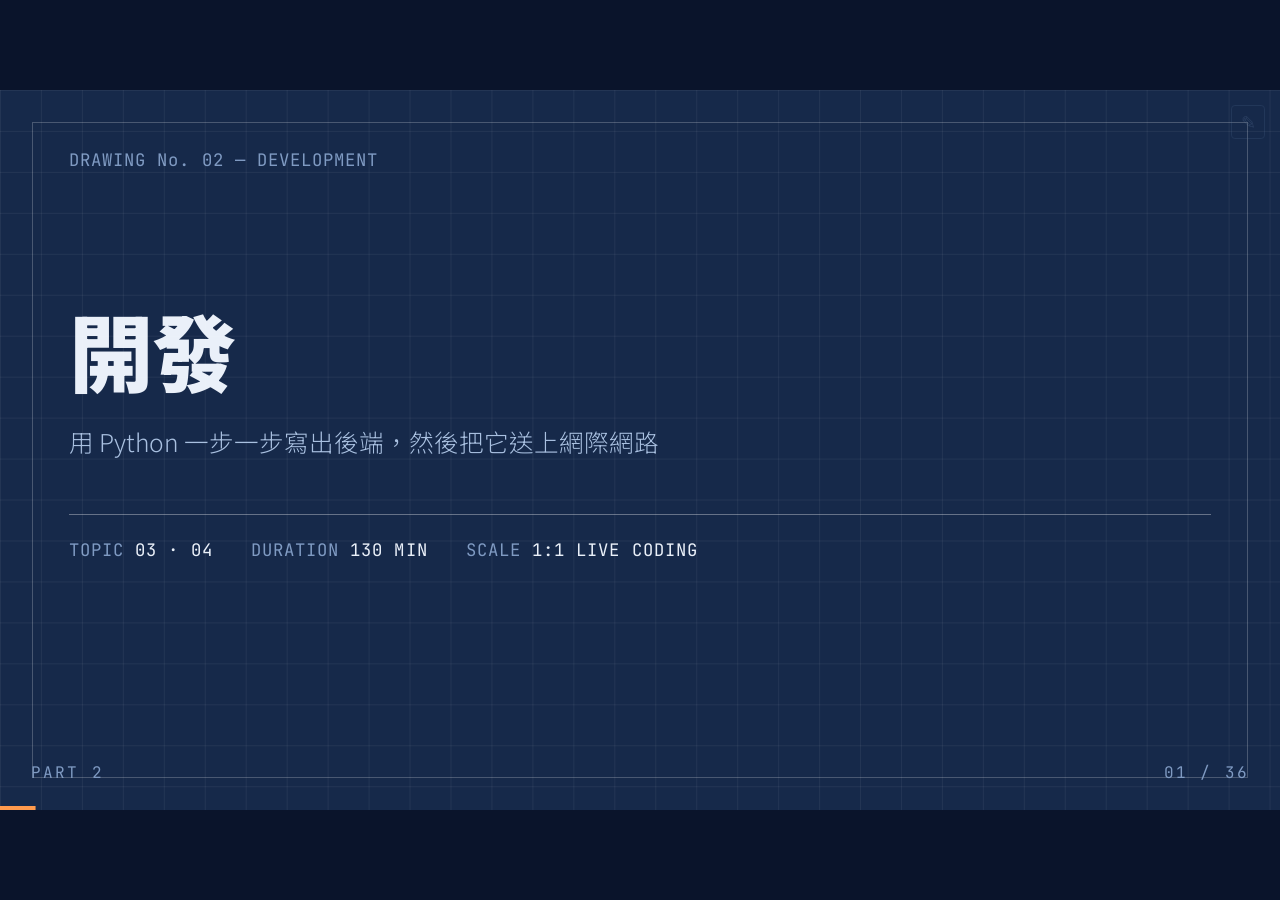
==== commit 6753ff16: "修正審查發現的錯誤，新增 Render 部署段落 ## 對抗性審查抓到的錯  1. window.name 遮蔽（會在課堂上燒掉大把時間）    profile.js 寫 name.textConte" ====
--- a/slides/02-開發.html
+++ b/slides/02-開發.html
@@ -243,6 +243,7 @@
     <div class="grid g2" data-r>
       <div>
         <div class="code sm" style="margin-top:0"><span class="c"># 在上午建立的 miniprofile 資料夾裡</span>
+<span class="c"># Windows 請把 python3 改成 python</span>
 <span class="f">python3</span> -m venv .venv
 
 <span class="c"># macOS / Linux</span>
@@ -457,15 +458,18 @@
     <div class="eyebrow" data-r>STEP 6 — <b>前端呼叫後端</b></div>
     <h3 class="h3" data-r style="margin-top:1.4cqw">fetch：這就是那座橋</h3>
     <div class="code xs" data-r><span class="c">// web/login.js</span>
-f.onsubmit = <span class="k">async</span> (e) =&gt; {
+<span class="k">const</span> $ = (id) =&gt; document.getElementById(id);   <span class="c">// 明確取元素</span>
+<span class="k">const</span> form = $(<span class="s">"f"</span>), msg = $(<span class="s">"msg"</span>);
+
+form.onsubmit = <span class="k">async</span> (e) =&gt; {
   e.preventDefault();                       <span class="c">// 不要讓表單重整頁面</span>
 
-  <span class="k">const</span> res = <span class="k">await</span> fetch(<span class="s">"http://127.0.0.1:8000/api/login"</span>, {
+  <span class="k">const</span> res = <span class="k">await</span> fetch(API + <span class="s">"/api/login"</span>, {
     method: <span class="s">"POST"</span>,                         <span class="c">// ← 上午講的方法</span>
     headers: { <span class="s">"Content-Type"</span>: <span class="s">"application/json"</span> },  <span class="c">// ← 標頭</span>
     body: JSON.stringify({                  <span class="c">// ← Body</span>
-      username: f.username.value,
-      password: f.password.value
+      username: form.username.value,
+      password: form.password.value
     })
   });
 
@@ -550,22 +554,26 @@
     <div class="eyebrow" data-r>STEP 8 — <b>最後一塊</b></div>
     <h3 class="h3" data-r style="margin-top:1.4cqw">My Profile 頁面</h3>
     <div class="code xs" data-r><span class="c">// web/profile.js</span>
+<span class="k">const</span> $ = (id) =&gt; document.getElementById(id);
+
 (<span class="k">async</span> () =&gt; {
   <span class="k">const</span> token = localStorage.getItem(<span class="s">"token"</span>);
   <span class="k">if</span> (!token) { location.href = <span class="s">"index.html"</span>; <span class="k">return</span>; }   <span class="c">// 沒票就出去</span>
 
-  <span class="k">const</span> res = <span class="k">await</span> fetch(<span class="s">"http://127.0.0.1:8000/api/me"</span>, {
+  <span class="k">const</span> res = <span class="k">await</span> fetch(API + <span class="s">"/api/me"</span>, {
     headers: { <span class="s">"Authorization"</span>: <span class="s">"Bearer "</span> + token }      <span class="c">// 出示通行證</span>
   });
 
   <span class="k">if</span> (res.status === <span class="s">401</span>) { location.href = <span class="s">"index.html"</span>; <span class="k">return</span>; }
 
   <span class="k">const</span> me = <span class="k">await</span> res.json();
-  name.textContent = me.name;
-  dept.textContent = me.dept;
+  $(<span class="s">"username"</span>).textContent = me.username;
+  $(<span class="s">"name"</span>).textContent = me.name;      <span class="c">// ← 不能寫 name.textContent</span>
+  $(<span class="s">"dept"</span>).textContent = me.dept;
 })();
 
-logout.onclick = () =&gt; { localStorage.removeItem(<span class="s">"token"</span>); location.href = <span class="s">"index.html"</span>; };</div>
+$(<span class="s">"logout"</span>).onclick = () =&gt; { localStorage.removeItem(<span class="s">"token"</span>); location.href = <span class="s">"index.html"</span>; };</div>
+    <div class="callout" data-r><b>不能寫 <span class="hot">name.textContent</span>：</b><span class="hot">window.name</span> 是瀏覽器內建屬性，id 蓋不過它 —— 不報錯、畫面也不動。</div>
   </div>
 </section>
 
@@ -670,7 +678,7 @@
     <div class="eyebrow" data-r>EXPERIMENT — <b>現場做</b></div>
     <h3 class="h3" data-r style="margin-top:1.4cqw">讓隔壁同學連到你的網站</h3>
     <div class="code sm" data-r><span class="c"># 1. 查出你在這間教室的 IP</span>
-<span class="f">ipconfig</span> getifaddr en0      <span class="c"># macOS</span>
+<span class="f">ipconfig</span> getifaddr en0      <span class="c"># macOS（沒輸出就改試 en1）</span>
 <span class="f">ipconfig</span>                     <span class="c"># Windows，找 IPv4 位址</span>
 <span class="c"># 假設拿到 192.168.1.37</span>
 
@@ -744,23 +752,54 @@
   </div>
 </section>
 
-<section class="slide" data-tag="TOPIC 04" data-note="實際做一次部署。這裡會有等待時間，趁建置的時候回顧 Git 那節 —— 因為部署是靠 git push 觸發的，兩節在這裡接起來了。">
+<section class="slide" data-tag="DEPLOY" data-note="這是部署最關鍵的觀念轉折：本機是兩個服務，正式環境合併成一個。合併之後同源，CORS 問題自動消失 —— 但本機開發還是會遇到，所以那段設定要留著。">
+  <div class="pad">
+    <div class="eyebrow" data-r>BEFORE DEPLOY — <b>先從兩個服務變成一個</b></div>
+    <h3 class="h3" data-r style="margin-top:1.2cqw">讓後端自己供應前端</h3>
+    <div class="flow" data-r>
+      <div class="st"><b>本機開發</b><strong>兩個服務</strong><span>前端 Live Server :5500<br>後端 uvicorn :8000<br><span class="hot">不同來源 → 需要 CORS</span></span></div>
+      <div class="ar">──▶</div>
+      <div class="st"><b>正式環境</b><strong>一個服務</strong><span>FastAPI 同時給 web/ 和 API<br>同一個網址<br><span class="hot">同源 → 沒有 CORS</span></span></div>
+    </div>
+    <div class="code sm" data-r><span class="c"># main.py 最後面加這兩行（一定要在所有 API 之後）</span>
+<span class="k">from</span> fastapi.staticfiles <span class="k">import</span> StaticFiles
+app.mount(<span class="s">"/"</span>, StaticFiles(directory=<span class="s">"web"</span>, html=<span class="k">True</span>), name=<span class="s">"web"</span>)
+
+<span class="c">// web/login.js、profile.js 的第一行改成自動判斷</span>
+<span class="k">const</span> API = location.port === <span class="s">"5500"</span> ? <span class="s">"http://127.0.0.1:8000"</span> : <span class="s">""</span>;</div>
+  </div>
+</section>
+
+<section class="slide" data-tag="DEPLOY" data-note="實際做一次。建置要 2–5 分鐘，趁等待時回顧 Git 那節 —— 部署是靠 git push 觸發的，上午和下午在這裡接起來了。提醒：Render 帳號用 GitHub 登入即可，不用信用卡。">
   <div class="pad">
     <div class="eyebrow" data-r>DEPLOY — <b>一起做</b></div>
-    <h3 class="h3" data-r style="margin-top:1.4cqw">把它送上線</h3>
-    <div class="code sm" data-r><span class="c"># 1. 告訴平台怎麼裝套件</span>
+    <h3 class="h3" data-r style="margin-top:1.2cqw">部署到 Render</h3>
+    <div class="code sm" data-r><span class="c"># 1. 產生套件清單，讓平台知道要裝什麼</span>
 <span class="f">pip</span> freeze > requirements.txt
 
-<span class="c"># 2. 告訴平台怎麼啟動（Procfile 或平台設定）</span>
-<span class="c">#    uvicorn main:app --host 0.0.0.0 --port $PORT</span>
-
-<span class="c"># 3. 推上 GitHub ← 早上學的 Git 在這裡派上用場</span>
-<span class="f">git</span> add . && <span class="f">git</span> commit -m <span class="s">"準備部署"</span>
-<span class="f">git</span> push
-
-<span class="c"># 4. 在平台上連結這個 repo，按下 Deploy</span>
-<span class="c"># 5. 拿到一個網址，例如 https://miniprofile-xxx.onrender.com</span></div>
-    <div class="callout" data-r><b>別忘了回頭改 CORS。</b>allow_origins 現在要加上你的正式網址，否則線上版的前端會被自己的後端擋掉。</div>
+<span class="c"># 2. 推上 GitHub ← 早上學的 Git 在這裡派上用場</span>
+<span class="f">git</span> add .
+<span class="f">git</span> commit -m <span class="s">"準備部署"</span>
+<span class="f">git</span> push</div>
+    <table class="tbl" data-r style="margin-top:1.4cqw"><tr><th>3. 在 render.com 填三個欄位</th><th>填什麼</th></tr>
+      <tr><td>Language</td><td>Python 3</td></tr>
+      <tr><td>Build Command</td><td>pip install -r requirements.txt</td></tr>
+      <tr><td>Start Command</td><td>uvicorn main:app --host 0.0.0.0 --port $PORT</td></tr>
+    </table>
+    <div class="callout" data-r><b>方案選 Free，按 Create Web Service。</b>等 2–5 分鐘變成 Live，你就拿到一個像 <span class="hot">https://miniprofile-xxxx.onrender.com</span> 的網址。</div>
+  </div>
+</section>
+
+<section class="slide" data-tag="DEPLOY" data-note="這三個坑一定要講，否則課堂上會有一堆人以為自己做壞了。第一個坑最常見 —— demo 前記得先自己打開一次把服務叫醒。第二個坑是 SQLite 在免費方案上的真實限制，也是通往「該學真正的資料庫了」的橋。">
+  <div class="pad">
+    <div class="eyebrow" data-r>WARNING — <b>免費方案的三個坑</b></div>
+    <h3 class="h3" data-r style="margin-top:1.2cqw">上線之後會遇到的事</h3>
+    <div class="grid g3" data-r>
+      <div class="card"><b>坑 1</b><strong>閒置會睡著</strong><span>沒人訪問一段時間後服務自動停機，下一個人打開要等 <span class="hot">30–60 秒</span>冷啟動。<br><br>不是壞了，是在開機。</span></div>
+      <div class="card"><b>坑 2</b><strong>硬碟是暫時的</strong><span>服務一重啟，<span class="hot">app.db 就消失</span>，註冊的資料全不見。<br><br>所以程式每次啟動都要重建資料表。</span></div>
+      <div class="card"><b>坑 3</b><strong>規則會變</strong><span>額度、休眠時間、要不要綁卡，平台隨時在調整。<br><br>正式用之前自己先跑一次。</span></div>
+    </div>
+    <div class="callout" data-r><b>坑 2 才是重點：</b>要真的保存資料，必須用<span class="hot">外部資料庫</span>，不能用跟服務一起消失的 SQLite 檔。這就是你下一步該學的東西。</div>
   </div>
 </section>
 
@@ -772,6 +811,7 @@
       <div>
         <ul class="bullets tight" style="margin-top:0">
           <li>用手機的行動網路打開<span>不要用教室 Wi-Fi —— 那不算真的對外</span></li>
+          <li>第一次打開很慢是正常的<span>免費方案冷啟動要 30–60 秒，不是你做壞了</span></li>
           <li>網址列有鎖頭<span>沒有的話憑證沒設定好</span></li>
           <li>登入流程完整走一次<span>正確帳密、錯誤帳密都要試</span></li>
         </ul>
